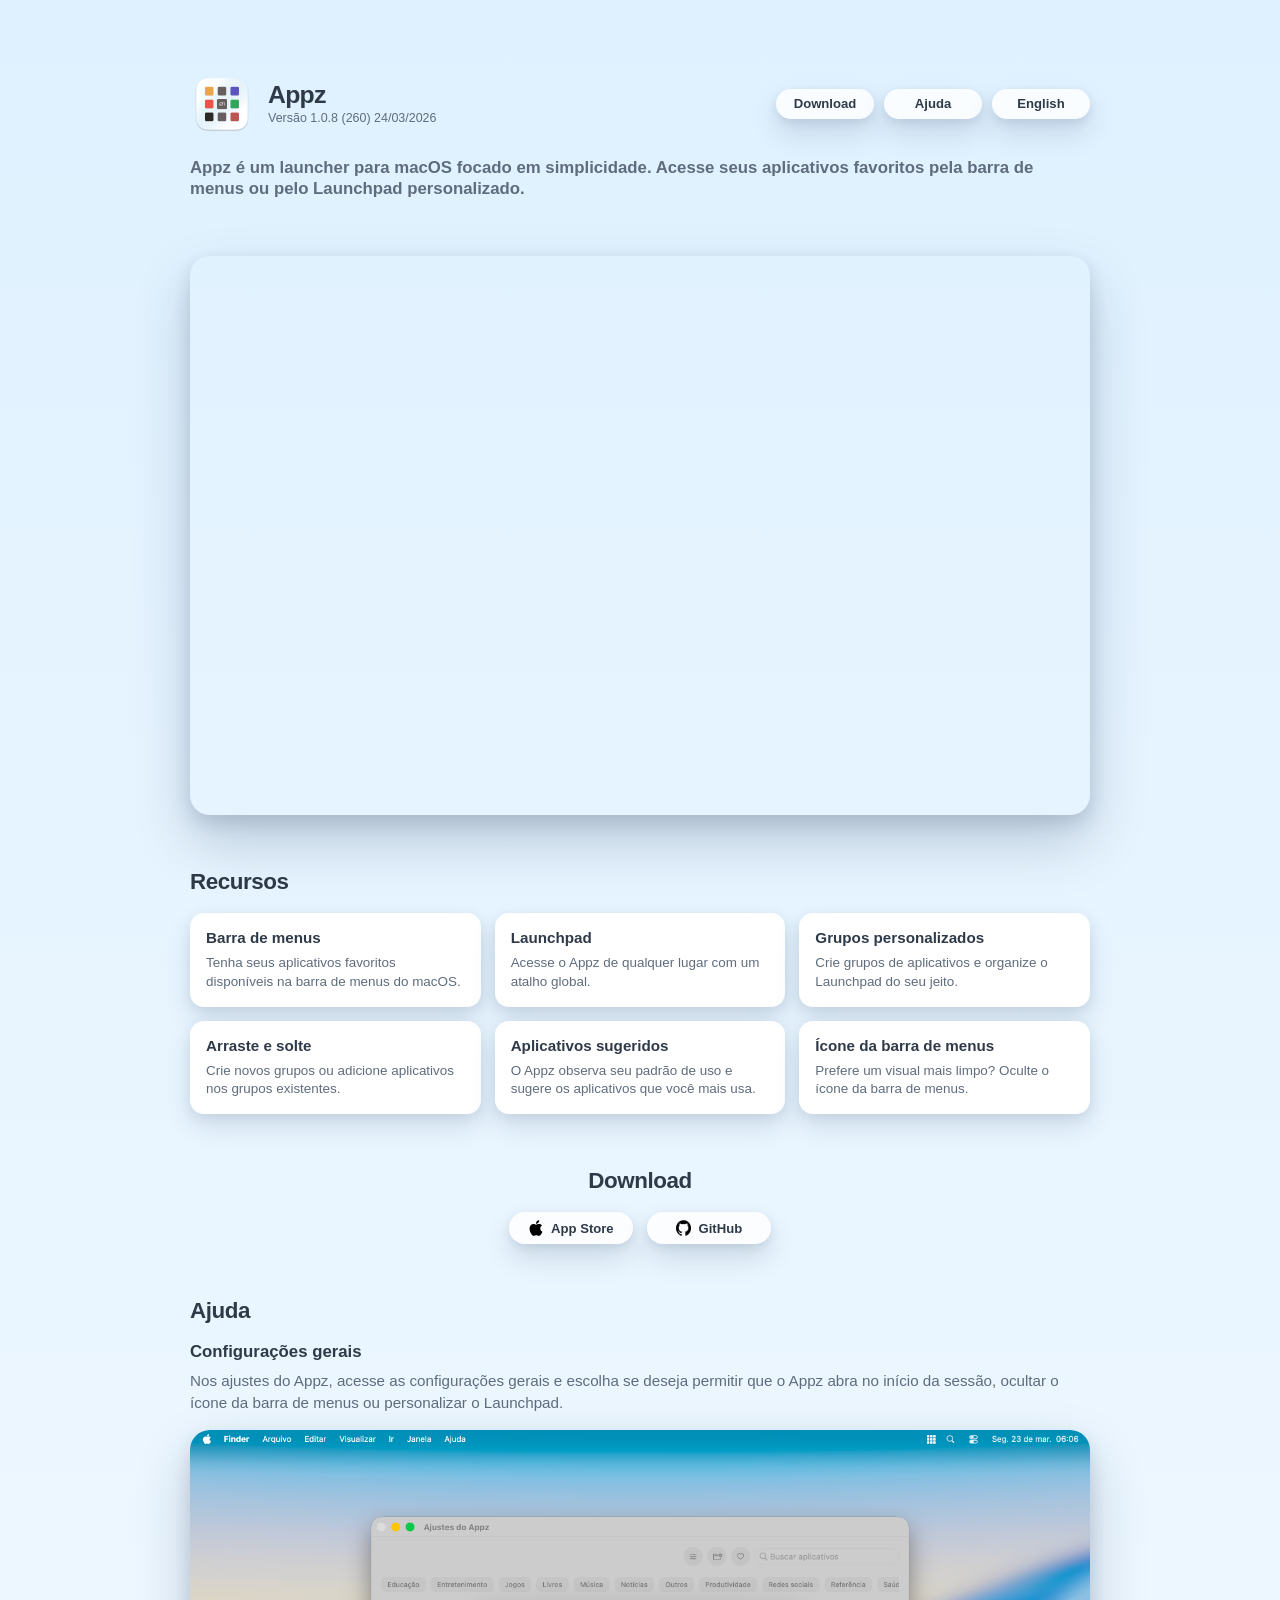
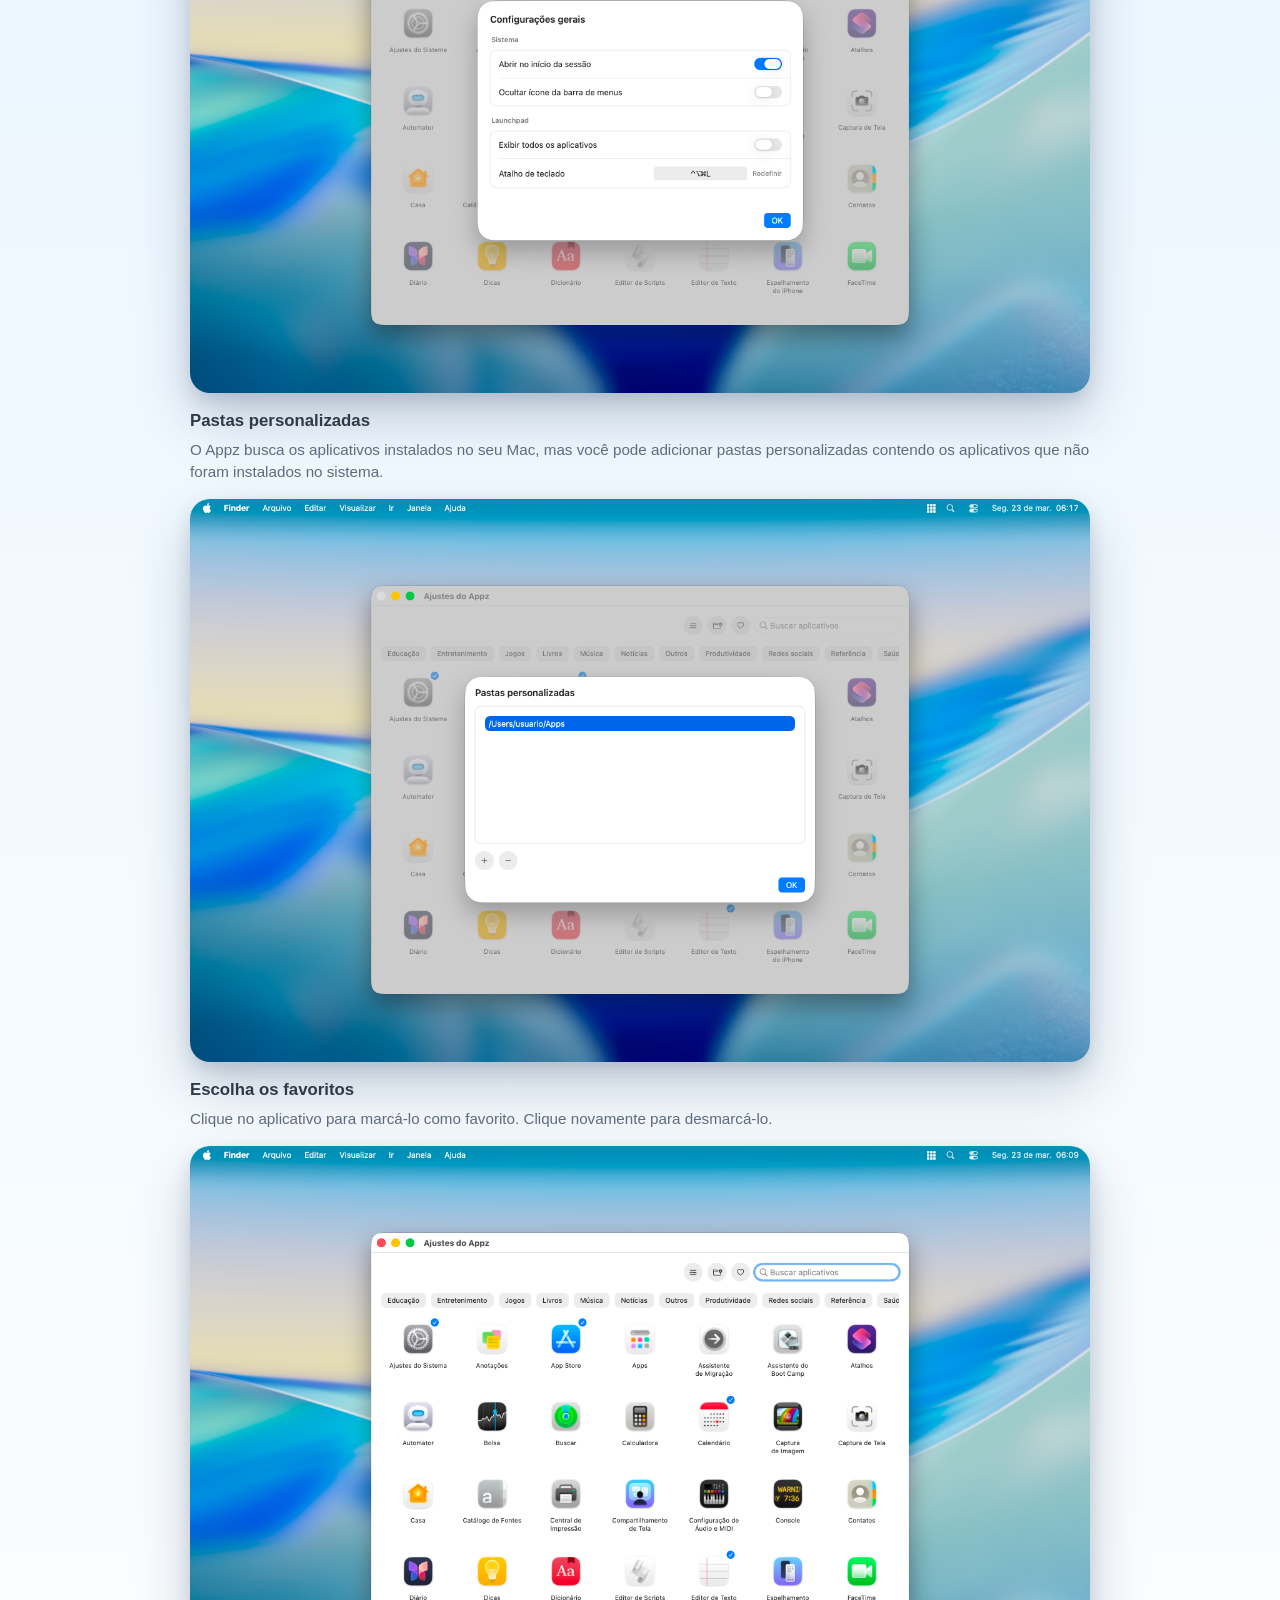
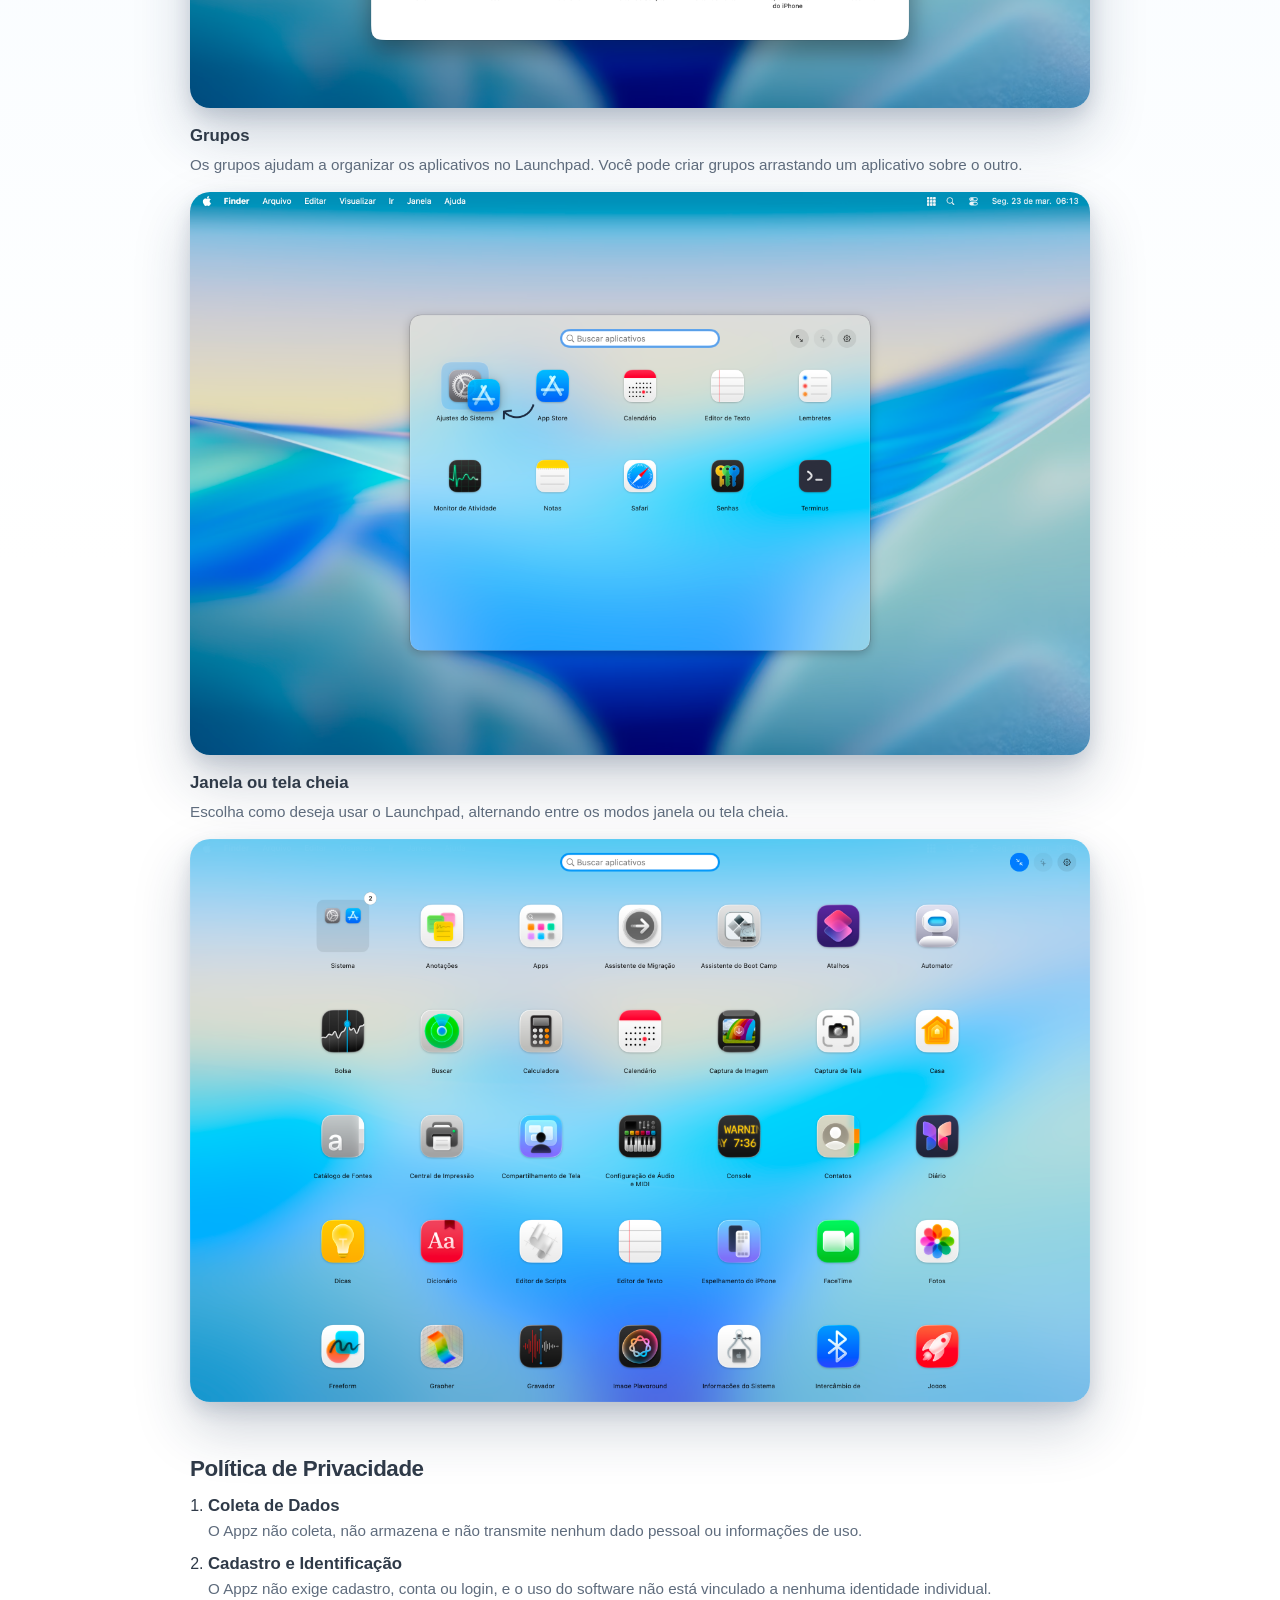
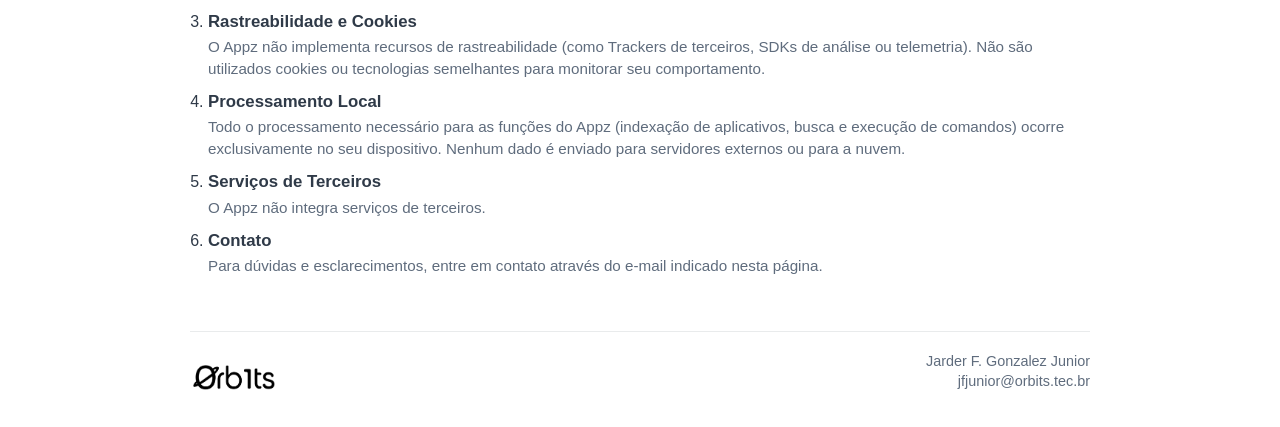
==== index.html @ 33732dc8 "WIP" ====
<!doctype html>
<html lang="pt-BR">
  <head>
    <meta charset="UTF-8" />
    <meta name="viewport" content="width=device-width, initial-scale=1.0" />
    <title>Appz</title>
    <link rel="icon" href="assets/favicon.ico" sizes="any" />
    <link rel="icon" type="image/png" href="assets/favicon-32.png" sizes="32x32" />
    <link rel="icon" type="image/png" href="assets/favicon-16.png" sizes="16x16" />
    <link rel="apple-touch-icon" href="assets/appz-icon-128.png" />
    <link rel="stylesheet" href="style.css" />
  </head>
  <body>
    <main class="hero">
      <div class="hero-content">
        <section class="brand" aria-label="Apresentação do Appz">
          <div class="brand-main">
            <img
              src="assets/appz-icon-128.png"
              alt="Ícone do Appz"
              class="brand-icon"
              width="64"
              height="64"
            />
            <div class="brand-copy">
              <h1>Appz</h1>
              <a class="brand-version" href="#download">Versão 1.0.8 (260) 24/03/2026</a>
            </div>
          </div>
          <div class="brand-actions">
            <a class="brand-pill" href="#download">Download</a>
            <a class="brand-pill" href="#ajuda">Ajuda</a>
            <a class="brand-pill" href="index-en.html">English</a>
          </div>
        </section>

        <p class="hero-highlight">
          Appz é um launcher para macOS focado em simplicidade. Acesse seus aplicativos
          favoritos pela barra de menus ou pelo Launchpad personalizado.
        </p>
        <section class="carousel" aria-label="Capturas de tela do Appz">
          <div class="carousel-viewport">
            <div class="carousel-track">
              <figure class="slide" style="--slide-delay: 0">
                <img src="assets/carrossel/001.png" alt="Captura de tela 001" />
              </figure>
              <figure class="slide" style="--slide-delay: 1">
                <img src="assets/carrossel/002.png" alt="Captura de tela 002" />
              </figure>
              <figure class="slide" style="--slide-delay: 2">
                <img src="assets/carrossel/003.png" alt="Captura de tela 003" />
              </figure>
              <figure class="slide" style="--slide-delay: 3">
                <img src="assets/carrossel/004.png" alt="Captura de tela 004" />
              </figure>
              <figure class="slide" style="--slide-delay: 4">
                <img src="assets/carrossel/005.png" alt="Captura de tela 005" />
              </figure>
              <figure class="slide" style="--slide-delay: 5">
                <img src="assets/carrossel/006.png" alt="Captura de tela 006" />
              </figure>
              <figure class="slide" style="--slide-delay: 6">
                <img src="assets/carrossel/007.png" alt="Captura de tela 007" />
              </figure>
              <figure class="slide" style="--slide-delay: 7">
                <img src="assets/carrossel/008.png" alt="Captura de tela 008" />
              </figure>
              <figure class="slide" style="--slide-delay: 8">
                <img src="assets/carrossel/009.png" alt="Captura de tela 009" />
              </figure>
              <figure class="slide" style="--slide-delay: 9">
                <img src="assets/carrossel/010.png" alt="Captura de tela 010" />
              </figure>
              <figure class="slide" style="--slide-delay: 10">
                <img src="assets/carrossel/011.png" alt="Captura de tela 011" />
              </figure>
              <figure class="slide" style="--slide-delay: 11">
                <img src="assets/carrossel/012.png" alt="Captura de tela 012" />
              </figure>
              <figure class="slide" style="--slide-delay: 12">
                <img src="assets/carrossel/013.png" alt="Captura de tela 013" />
              </figure>
              <figure class="slide" style="--slide-delay: 13">
                <img src="assets/carrossel/014.png" alt="Captura de tela 014" />
              </figure>
            </div>
          </div>
        </section>

        <section id="recursos" class="features" aria-label="Recursos do Appz">
          <h2>Recursos</h2>
          <div class="features-grid">
            <article class="feature-card">
              <h3>Barra de menus</h3>
              <p>Tenha seus aplicativos favoritos disponíveis na barra de menus do macOS.</p>
            </article>
            <article class="feature-card">
              <h3>Launchpad</h3>
              <p>Acesse o Appz de qualquer lugar com um atalho global.</p>
            </article>
            <article class="feature-card">
              <h3>Grupos personalizados</h3>
              <p>Crie grupos de aplicativos e organize o Launchpad do seu jeito.</p>
            </article>
            <article class="feature-card">
              <h3>Arraste e solte</h3>
              <p>Crie novos grupos ou adicione aplicativos nos grupos existentes.</p>
            </article>
            <article class="feature-card">
              <h3>Aplicativos sugeridos</h3>
              <p>O Appz observa seu padrão de uso e sugere os aplicativos que você mais usa.</p>
            </article>
            <article class="feature-card">
              <h3>Ícone da barra de menus</h3>
              <p>Prefere um visual mais limpo? Oculte o ícone da barra de menus.</p>
            </article>
          </div>
        </section>

        <section id="download" class="download" aria-label="Download do Appz">
          <h2>Download</h2>
          <div class="download-links">
            <a
              class="download-link"
              href="https://apps.apple.com/br/app/appz/id6760345561?mt=12"
              aria-label="Download na App Store"
            >
              <img
                class="download-link-icon"
                src="assets/app-store-logo.png"
                alt=""
                aria-hidden="true"
              />
              <span>App Store</span>
            </a>
            <a
              class="download-link"
              href="https://github.com/orbits-tec/Appz/releases/latest/download/Appz.pkg"
              aria-label="Download no GitHub"
            >
              <img
                class="download-link-icon"
                src="assets/git-hub-logo.png"
                alt=""
                aria-hidden="true"
              />
              <span>GitHub</span>
            </a>
          </div>
        </section>

        <section id="ajuda" class="help" aria-label="Ajuda do Appz">
          <h2>Ajuda</h2>
          <article class="help-item">
            <h3>Configurações gerais</h3>
            <p>
              Nos ajustes do Appz, acesse as configurações gerais e escolha se deseja permitir que o
              Appz abra no início da sessão, ocultar o ícone da barra de menus ou personalizar o Launchpad.
            </p>
            <figure class="help-image-wrap">
              <img
                src="assets/help/004.png"
                alt="Ajustes gerais do Appz"
              />
            </figure>
          </article>
          <article class="help-item">
            <h3>Pastas personalizadas</h3>
            <p>
              O Appz busca os aplicativos instalados no seu Mac, mas você pode adicionar pastas
              personalizadas contendo os aplicativos que não foram instalados no sistema.
            </p>
            <figure class="help-image-wrap">
              <img
                src="assets/help/014.png"
                alt="Configuração de pastas personalizadas no Appz"
              />
            </figure>
          </article>
          <article class="help-item">
            <h3>Escolha os favoritos</h3>
            <p>
              Clique no aplicativo para marcá-lo como favorito. Clique novamente para desmarcá-lo.
            </p>
            <figure class="help-image-wrap">
              <img
                src="assets/help/005.png"
                alt="Configuração de aplicativos favoritos no Appz"
              />
            </figure>
          </article>
          <article class="help-item">
            <h3>Grupos</h3>
            <p>
              Os grupos ajudam a organizar os aplicativos no Launchpad. Você pode criar grupos
              arrastando um aplicativo sobre o outro.
            </p>
            <figure class="help-image-wrap">
              <img
                src="assets/help/009.png"
                alt="Criação de grupos no Launchpad pelo Appz"
              />
            </figure>
          </article>
          <article class="help-item">
            <h3>Janela ou tela cheia</h3>
            <p>
              Escolha como deseja usar o Launchpad, alternando entre os modos janela ou tela cheia.
            </p>
            <figure class="help-image-wrap">
              <img
                src="assets/help/013.png"
                alt="Modo janela ou tela cheia"
              />
            </figure>
          </article>
        </section>

        <section id="privacidade" class="privacy" aria-label="Política de privacidade do Appz">
          <h2>Política de Privacidade</h2>
          <ol>
            <li>
              <h3>Coleta de Dados</h3>
              <p>O Appz não coleta, não armazena e não transmite nenhum dado pessoal ou informações de uso.</p>
            </li>
            <li>
              <h3>Cadastro e Identificação</h3>
              <p>
                O Appz não exige cadastro, conta ou login, e o uso do software não está vinculado a
                nenhuma identidade individual.
              </p>
            </li>
            <li>
              <h3>Rastreabilidade e Cookies</h3>
              <p>
                O Appz não implementa recursos de rastreabilidade (como Trackers de terceiros, SDKs de
                análise ou telemetria). Não são utilizados cookies ou tecnologias semelhantes para
                monitorar seu comportamento.
              </p>
            </li>
            <li>
              <h3>Processamento Local</h3>
              <p>
                Todo o processamento necessário para as funções do Appz (indexação de aplicativos, busca
                e execução de comandos) ocorre exclusivamente no seu dispositivo. Nenhum dado é enviado
                para servidores externos ou para a nuvem.
              </p>
            </li>
            <li>
              <h3>Serviços de Terceiros</h3>
              <p>O Appz não integra serviços de terceiros.</p>
            </li>
            <li>
              <h3>Contato</h3>
              <p>Para dúvidas e esclarecimentos, entre em contato através do e-mail indicado nesta página.</p>
            </li>
          </ol>
        </section>

        <footer class="site-footer">
          <img
            src="assets/orbits-logo-light.png"
            alt="Logo da Orbits"
            class="site-footer-logo"
          />
          <div class="site-footer-copy">
            <p class="site-footer-name">Jarder F. Gonzalez Junior</p>
            <p class="site-footer-email">jfjunior@orbits.tec.br</p>
          </div>
        </footer>
      </div>
    </main>
  </body>
</html>
---- style.css ----
:root {
  --bg-start: #dff1ff;
  --bg-end: #ffffff;
  --title: #2f3a48;
  --subtitle: #5f6c7d;
}

* {
  box-sizing: border-box;
}

body {
  margin: 0;
  min-height: 100vh;
  font-family: -apple-system, BlinkMacSystemFont, "Segoe UI", sans-serif;
  background: linear-gradient(180deg, var(--bg-start) 0%, var(--bg-end) 72%);
  color: var(--title);
  scroll-behavior: smooth;
}

.hero {
  min-height: 100vh;
  display: flex;
  align-items: flex-start;
  justify-content: center;
  padding: 72px 24px 24px;
}

.hero-content {
  width: min(900px, calc(100vw - 220px));
}

.brand {
  display: flex;
  align-items: center;
  justify-content: space-between;
  gap: 24px;
  width: 100%;
  text-align: left;
}

.brand-main {
  display: flex;
  align-items: center;
  gap: 14px;
}

.brand-actions {
  display: inline-flex;
  align-items: center;
  gap: 10px;
}

.brand-icon {
  width: 64px;
  height: 64px;
  flex: 0 0 64px;
  border-radius: 16px;
}

.brand-copy h1 {
  margin: 0;
  font-size: clamp(1.05rem, 2.2vw, 1.55rem);
  line-height: 1.02;
  letter-spacing: -0.03em;
}

.brand-version {
  margin-top: 4px;
  display: inline-flex;
  color: var(--subtitle);
  text-decoration: none;
  font-size: 0.78rem;
  font-weight: 500;
  line-height: 1.1;
}

.brand-version:hover {
  text-decoration: none;
}

.hero-highlight {
  margin: 22px 0 0;
  text-align: left;
  color: var(--subtitle);
  font-size: 1.05rem;
  font-weight: 600;
  line-height: 1.25;
}

.brand-pill {
  display: inline-flex;
  align-items: center;
  justify-content: center;
  min-width: 98px;
  padding: 8px 16px;
  border-radius: 999px;
  background: rgba(255, 255, 255, 0.84);
  color: #2f3a48;
  text-decoration: none;
  font-size: 0.82rem;
  font-weight: 600;
  line-height: 1;
  box-shadow: 0 14px 28px rgba(27, 52, 84, 0.14), 0 4px 10px rgba(27, 52, 84, 0.1);
}

.carousel {
  margin-top: 56px;
  margin-left: auto;
  margin-right: auto;
  width: 100%;
}

.carousel-viewport {
  position: relative;
  width: 100%;
  overflow: hidden;
  border-radius: 20px;
  box-shadow: 0 26px 55px rgba(27, 52, 84, 0.22), 0 8px 18px rgba(27, 52, 84, 0.14);
  aspect-ratio: 1.61;
}

.carousel-track {
  position: relative;
  width: 100%;
  height: 100%;
}

.slide {
  position: absolute;
  inset: 0;
  margin: 0;
  width: 100%;
  height: 100%;
  opacity: 0;
  animation: carousel-fade 84s linear infinite;
  animation-delay: calc((var(--slide-delay) * 6s) - 1.5s);
}

.slide img {
  display: block;
  width: 100%;
  height: 100%;
  object-fit: cover;
}

.features {
  margin-top: 54px;
}

.features h2 {
  margin: 0;
  font-size: 1.4rem;
  letter-spacing: -0.02em;
}

.features-grid {
  margin-top: 18px;
  display: grid;
  grid-template-columns: repeat(3, minmax(0, 1fr));
  gap: 14px;
}

.download {
  margin-top: 54px;
}

.download h2 {
  margin: 0;
  text-align: center;
  font-size: 1.4rem;
  letter-spacing: -0.02em;
}

.download-links {
  margin-top: 18px;
  display: flex;
  justify-content: center;
  align-items: center;
  gap: 14px;
  flex-wrap: wrap;
}

.download-link {
  display: inline-flex;
  align-items: center;
  justify-content: center;
  min-width: 124px;
  padding: 8px 16px;
  border-radius: 999px;
  background: rgba(255, 255, 255, 0.84);
  color: #2f3a48;
  text-decoration: none;
  font-size: 0.82rem;
  font-weight: 600;
  line-height: 1;
  box-shadow: 0 14px 28px rgba(27, 52, 84, 0.14), 0 4px 10px rgba(27, 52, 84, 0.1);
}

.download-link-icon {
  width: 0.98rem;
  height: 0.98rem;
  flex: 0 0 0.98rem;
  object-fit: contain;
  margin-right: 7px;
}

.feature-card {
  background: #ffffff;
  border-radius: 14px;
  padding: 16px;
  box-shadow: 0 12px 26px rgba(27, 52, 84, 0.12), 0 4px 12px rgba(27, 52, 84, 0.08);
}

.feature-card h3 {
  margin: 0;
  font-size: 0.95rem;
  line-height: 1.15;
}

.feature-card p {
  margin: 8px 0 0;
  color: var(--subtitle);
  font-size: 0.84rem;
  line-height: 1.35;
}

.help {
  margin-top: 54px;
}

.help h2 {
  margin: 0;
  font-size: 1.4rem;
  letter-spacing: -0.02em;
}

.help-item {
  margin-top: 18px;
}

.help-item h3 {
  margin: 0;
  font-size: 1.05rem;
  line-height: 1.2;
}

.help-item p {
  margin: 8px 0 16px;
  color: var(--subtitle);
  font-size: 0.95rem;
  line-height: 1.45;
  max-width: none;
}

.privacy {
  margin-top: 54px;
}

.privacy h2 {
  margin: 0;
  font-size: 1.4rem;
  letter-spacing: -0.02em;
}

.privacy p {
  margin: 10px 0 0;
  color: var(--subtitle);
  font-size: 0.95rem;
  line-height: 1.45;
  max-width: 100%;
}

.privacy ol {
  margin: 14px 0 0;
  padding-left: 18px;
}

.privacy ol li {
  margin: 12px 0 0;
}

.privacy h3 {
  margin: 0;
  font-size: 1.05rem;
  line-height: 1.2;
  color: var(--title);
}

.privacy li p {
  margin-top: 4px;
  margin-bottom: 0;
}

.help-image-wrap {
  margin: 0;
  width: 100%;
  display: flex;
  justify-content: center;
}

.help-image-wrap img {
  width: min(900px, 100%);
  height: auto;
  display: block;
  border-radius: 20px;
  box-shadow: 0 26px 55px rgba(27, 52, 84, 0.22), 0 8px 18px rgba(27, 52, 84, 0.14);
}

.site-footer {
  margin-top: 54px;
  padding-top: 20px;
  border-top: 1px solid rgba(47, 58, 72, 0.1);
  display: flex;
  justify-content: space-between;
  align-items: center;
  gap: 12px;
}

.site-footer-logo {
  width: 88px;
  height: auto;
}

.site-footer-copy {
  margin: 0;
  color: var(--subtitle);
  text-align: right;
  display: flex;
  flex-direction: column;
  align-items: flex-end;
}

.site-footer-name {
  margin: 0;
  font-size: 0.9rem;
  color: var(--subtitle);
  line-height: 1.25;
}

.site-footer-email {
  margin-top: 3px;
  text-decoration: none;
  color: inherit;
  font-size: 0.9rem;
  display: inline-flex;
  align-items: center;
  gap: 6px;
}

@keyframes carousel-fade {
  0%,
  4% {
    opacity: 0;
  }

  8%,
  20% {
    opacity: 1;
  }

  28%,
  100% {
    opacity: 0;
  }
}

@media (max-width: 560px) {
  .hero {
    padding: 44px 20px 20px;
  }

  .hero-content {
    width: min(900px, calc(100vw - 40px));
  }

  .brand {
    width: 100%;
    gap: 14px;
    align-items: center;
  }

  .carousel {
    margin-top: 36px;
  }

  .carousel-viewport {
    border-radius: 14px;
  }

  .features-grid {
    grid-template-columns: 1fr;
  }

  .help-image-wrap img {
    border-radius: 14px;
  }

  .site-footer {
    flex-direction: column;
    align-items: flex-end;
    gap: 8px;
  }
}
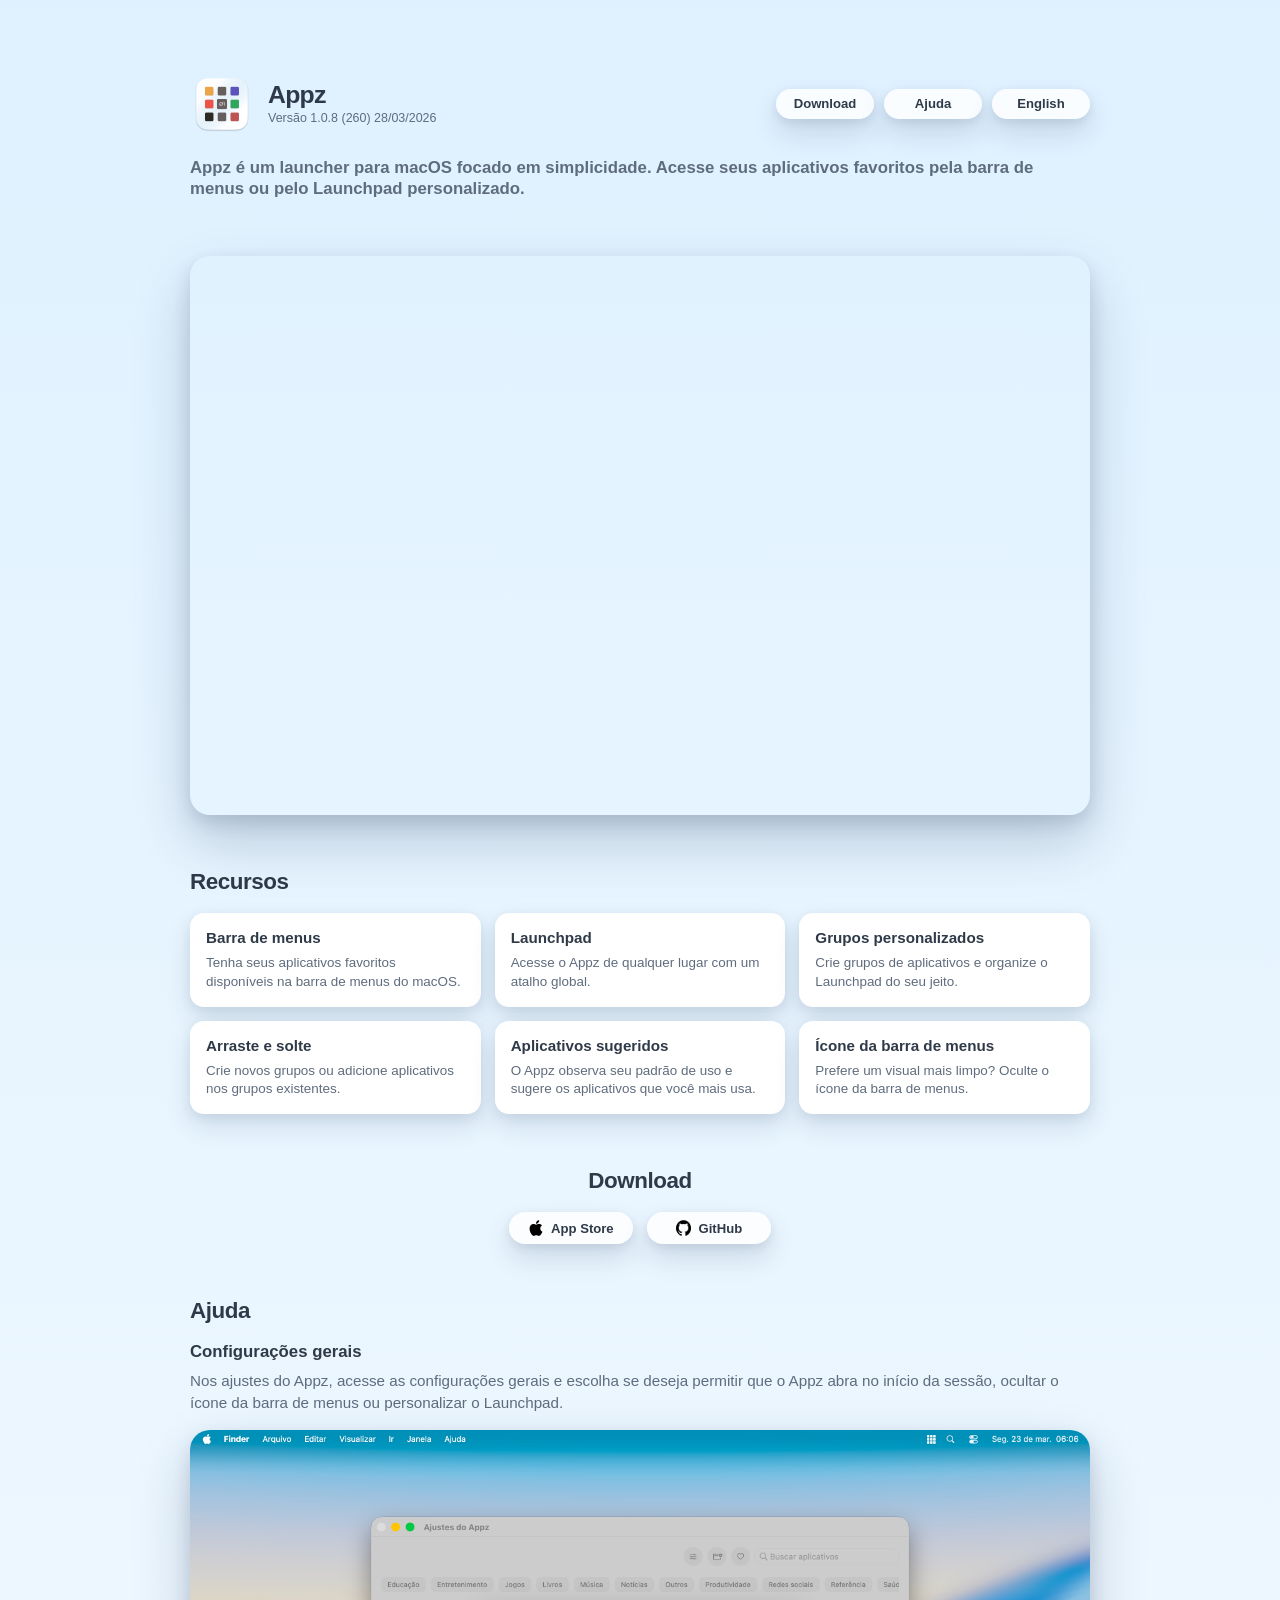
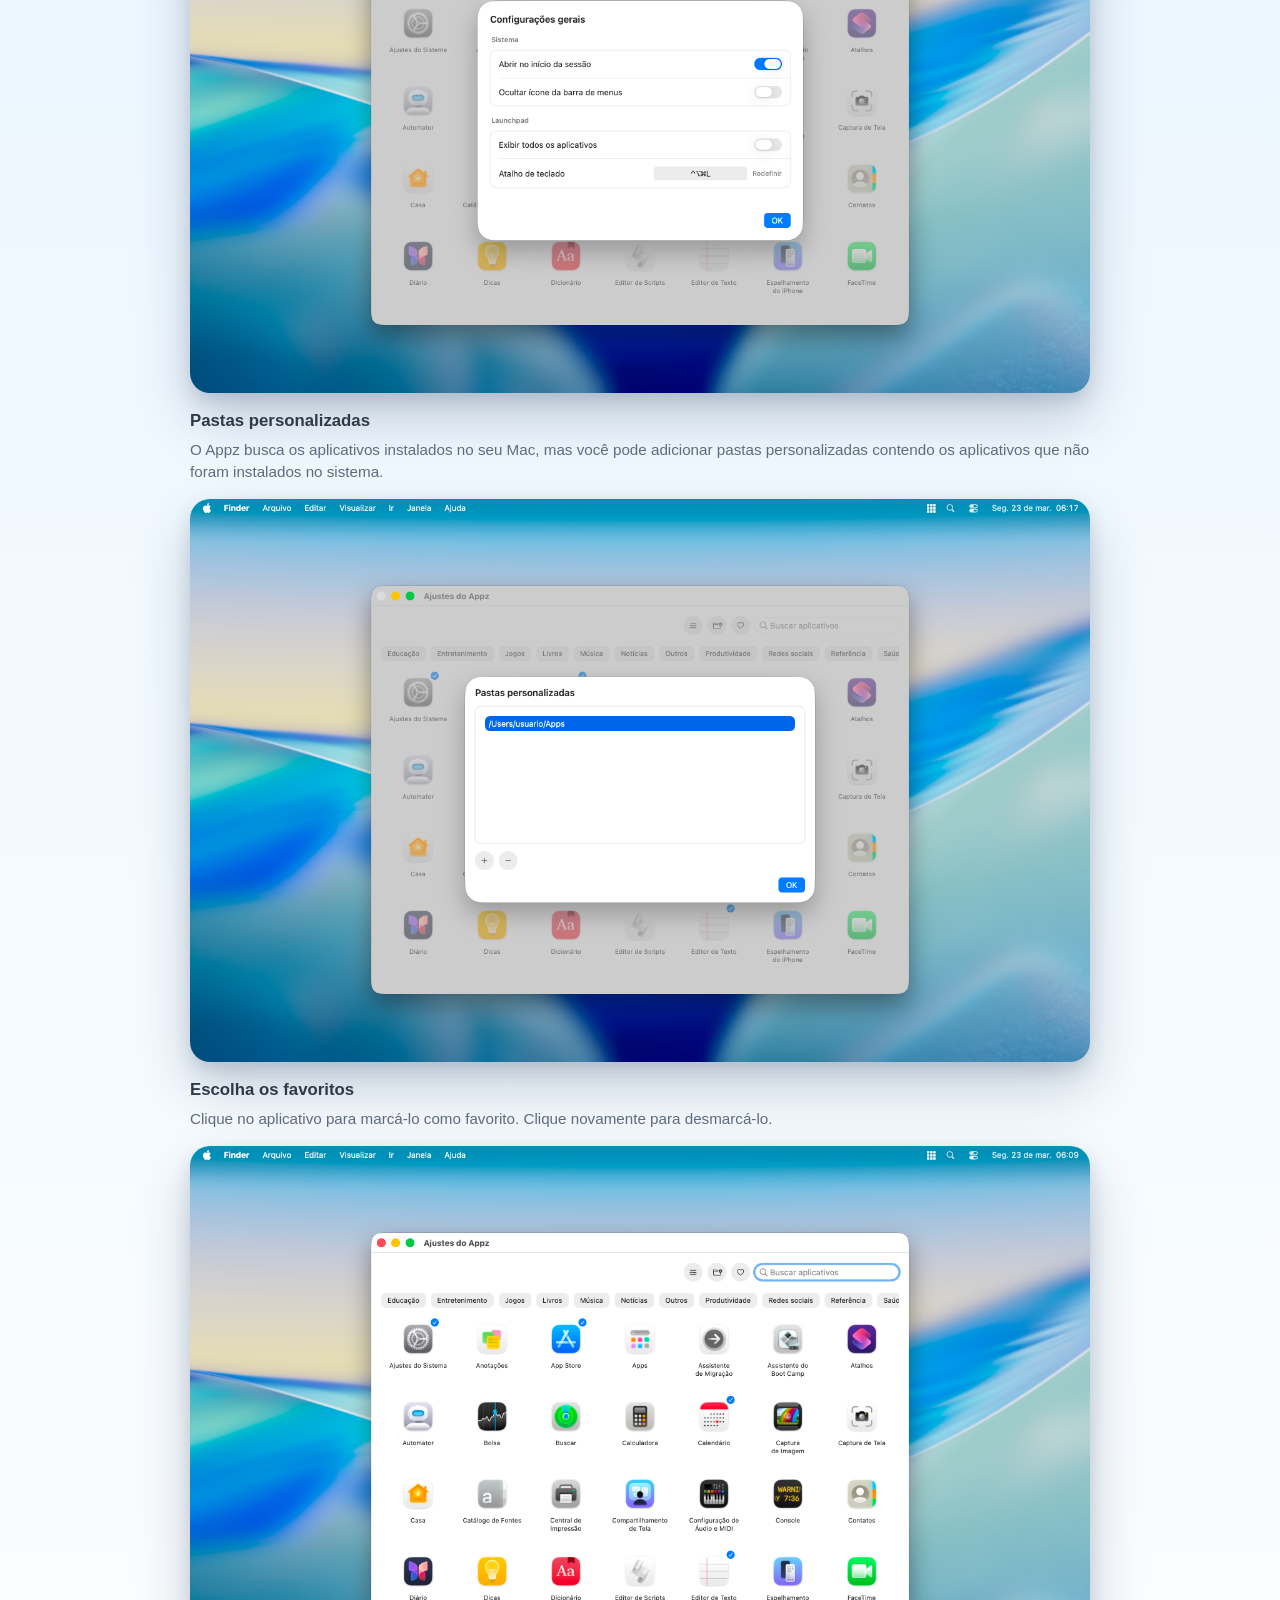
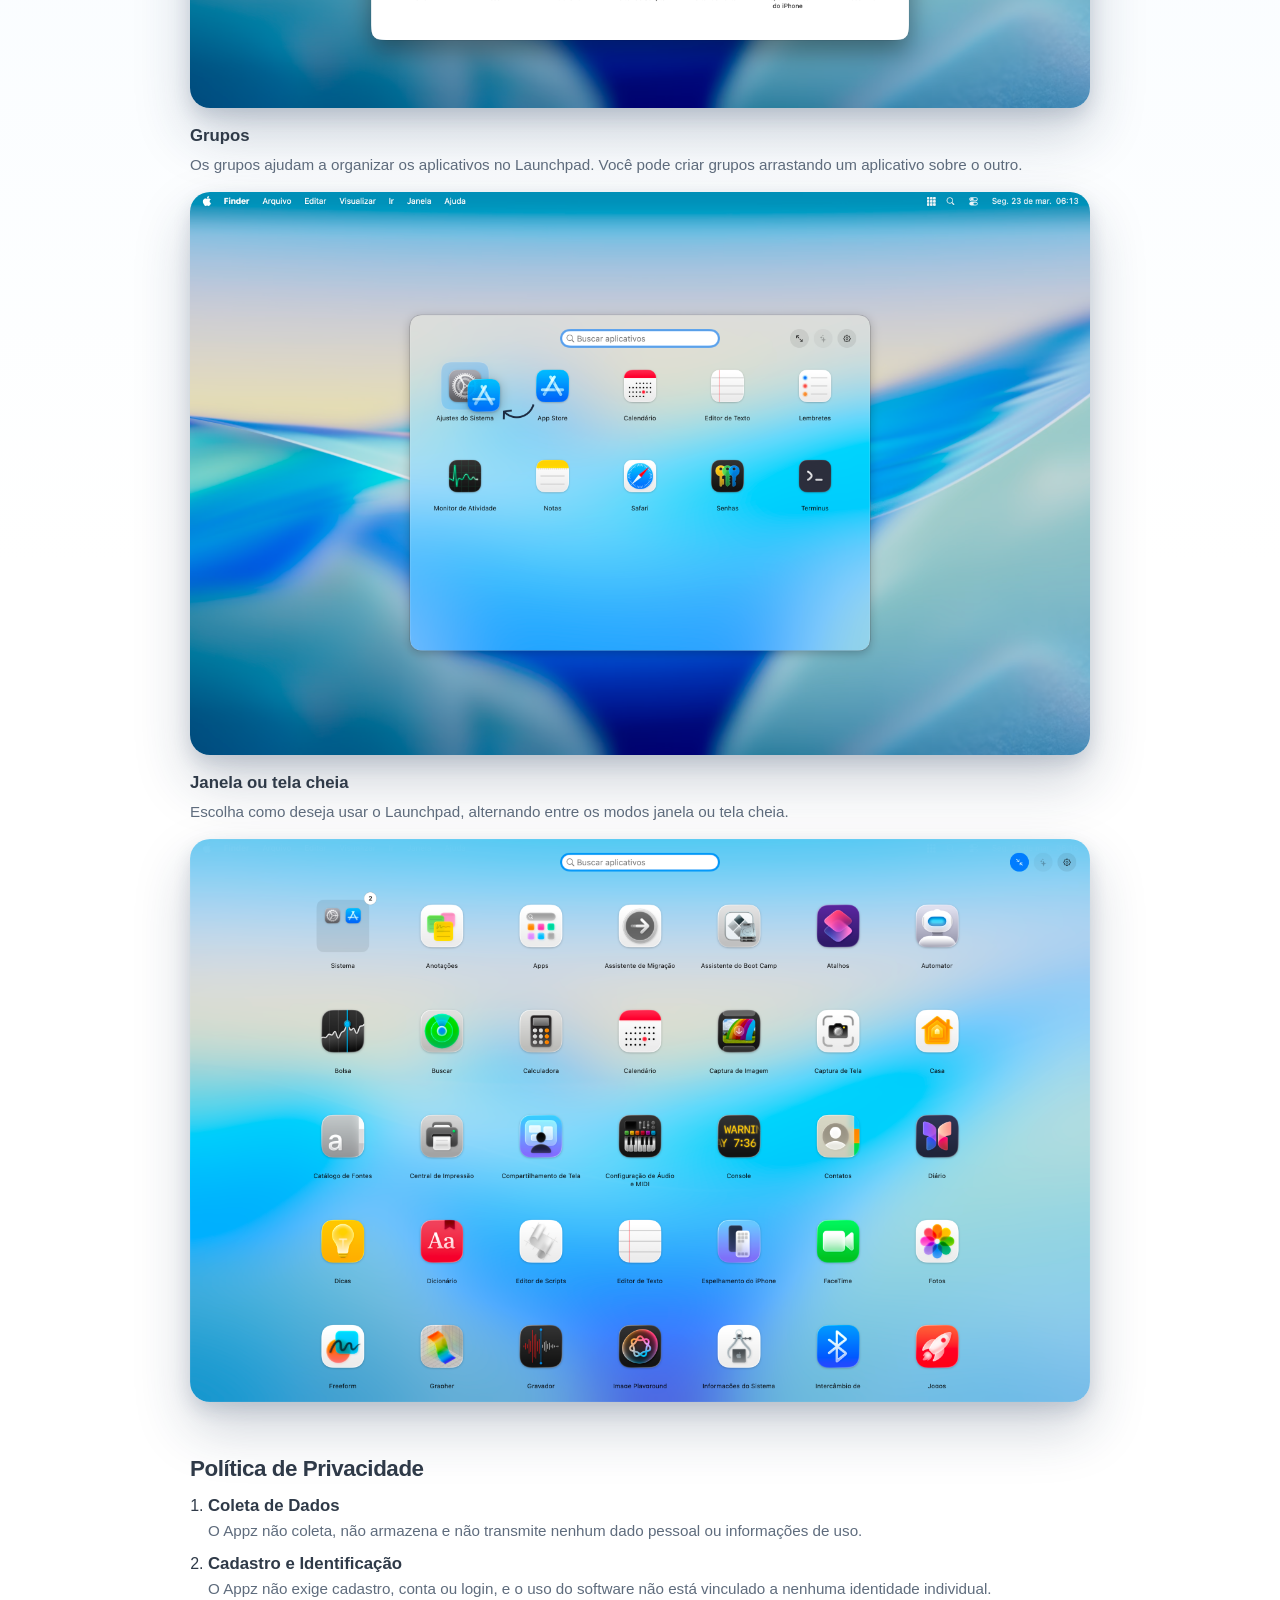
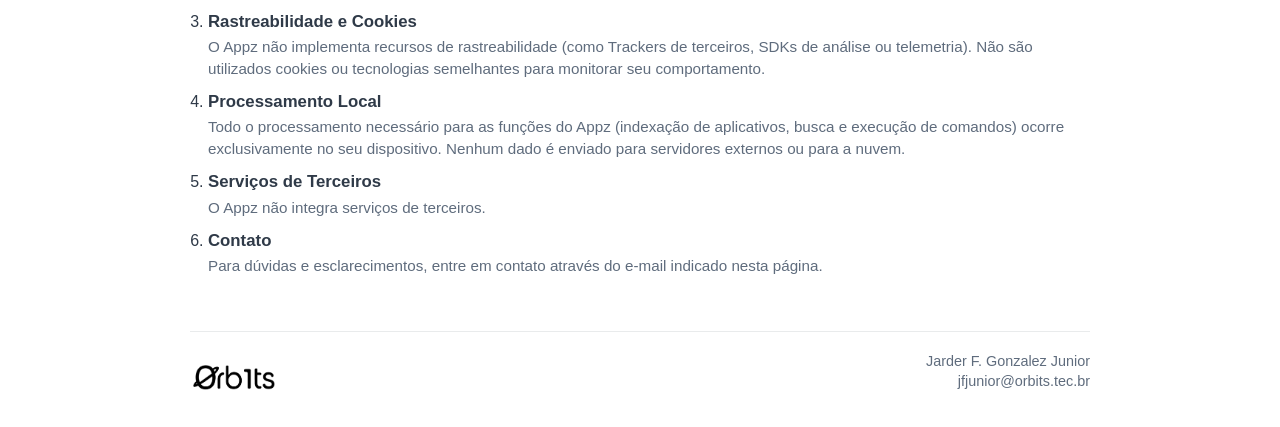
==== commit 51ee7c20: "WIP" ====
--- a/index.html
+++ b/index.html
@@ -24,7 +24,7 @@
             />
             <div class="brand-copy">
               <h1>Appz</h1>
-              <a class="brand-version" href="#download">Versão 1.0.8 (260) 24/03/2026</a>
+              <a class="brand-version" href="#download">Versão 1.0.8 (260) 28/03/2026</a>
             </div>
           </div>
           <div class="brand-actions">
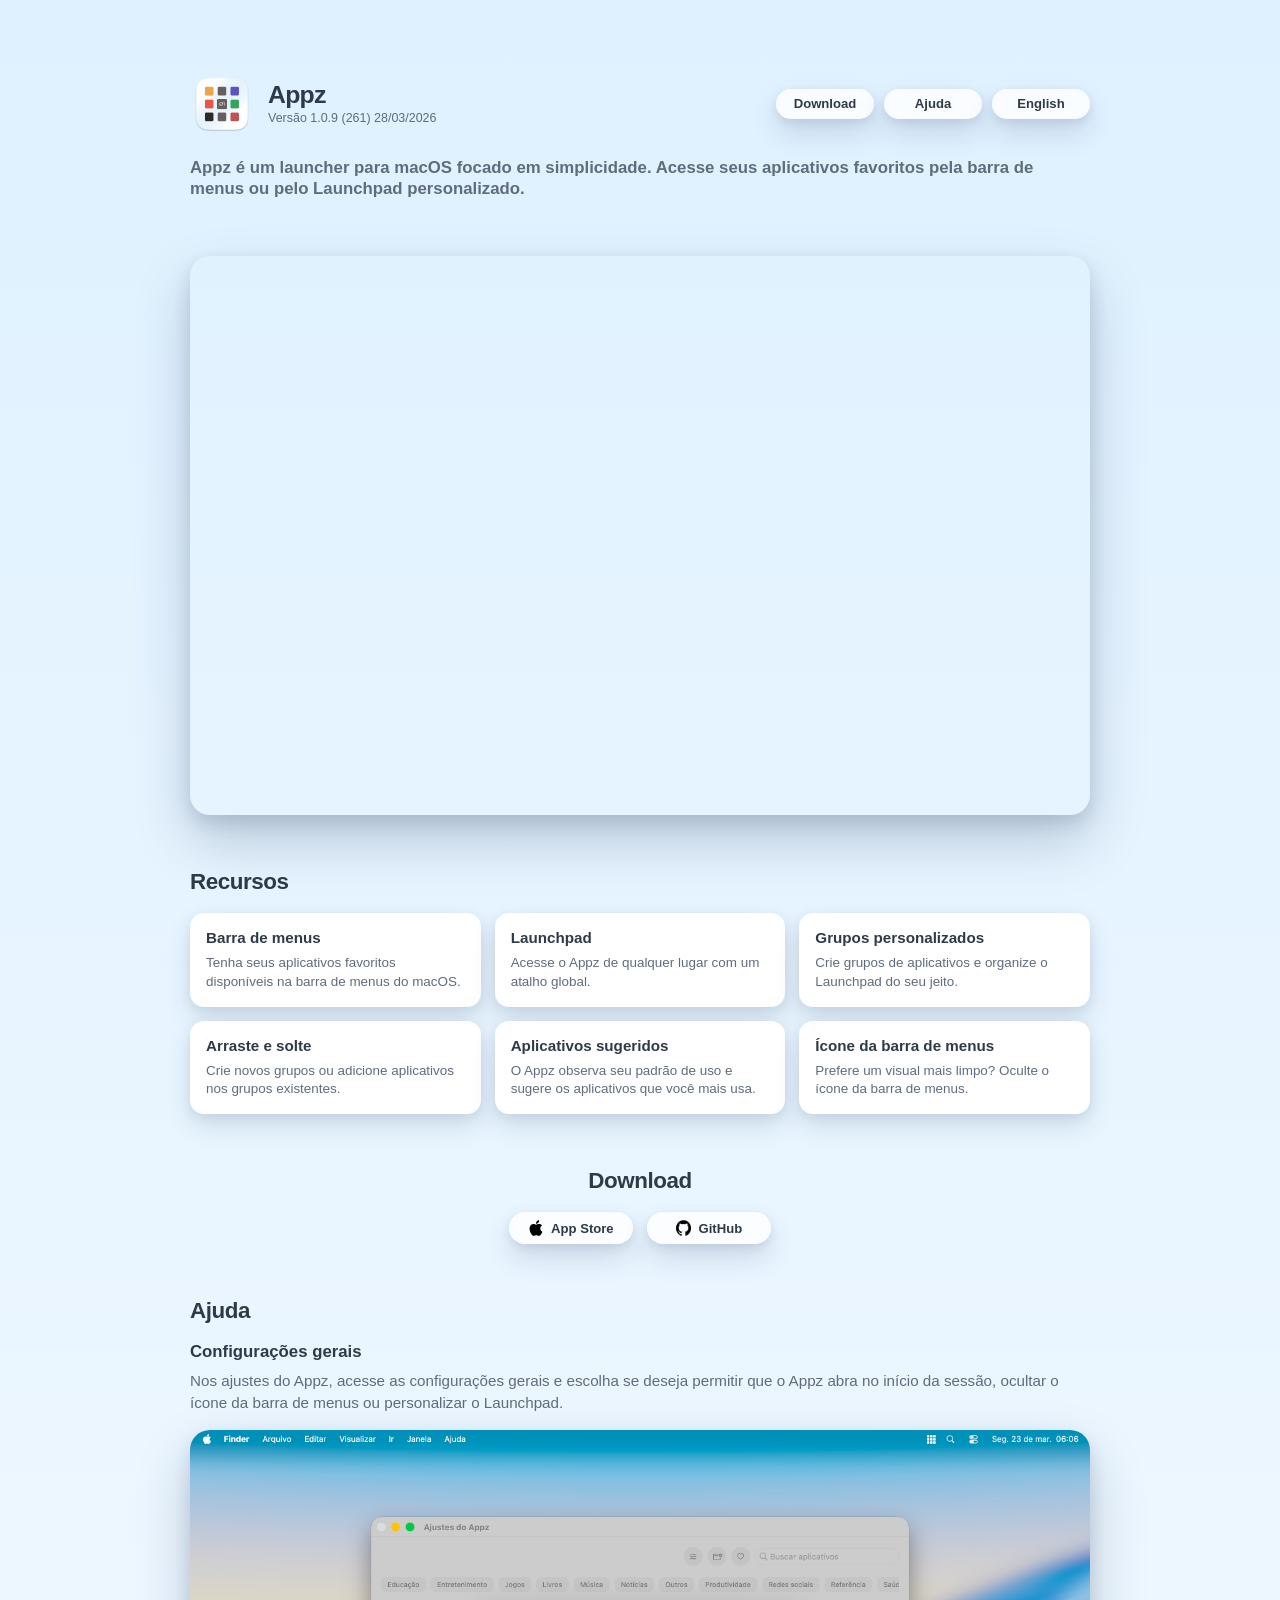
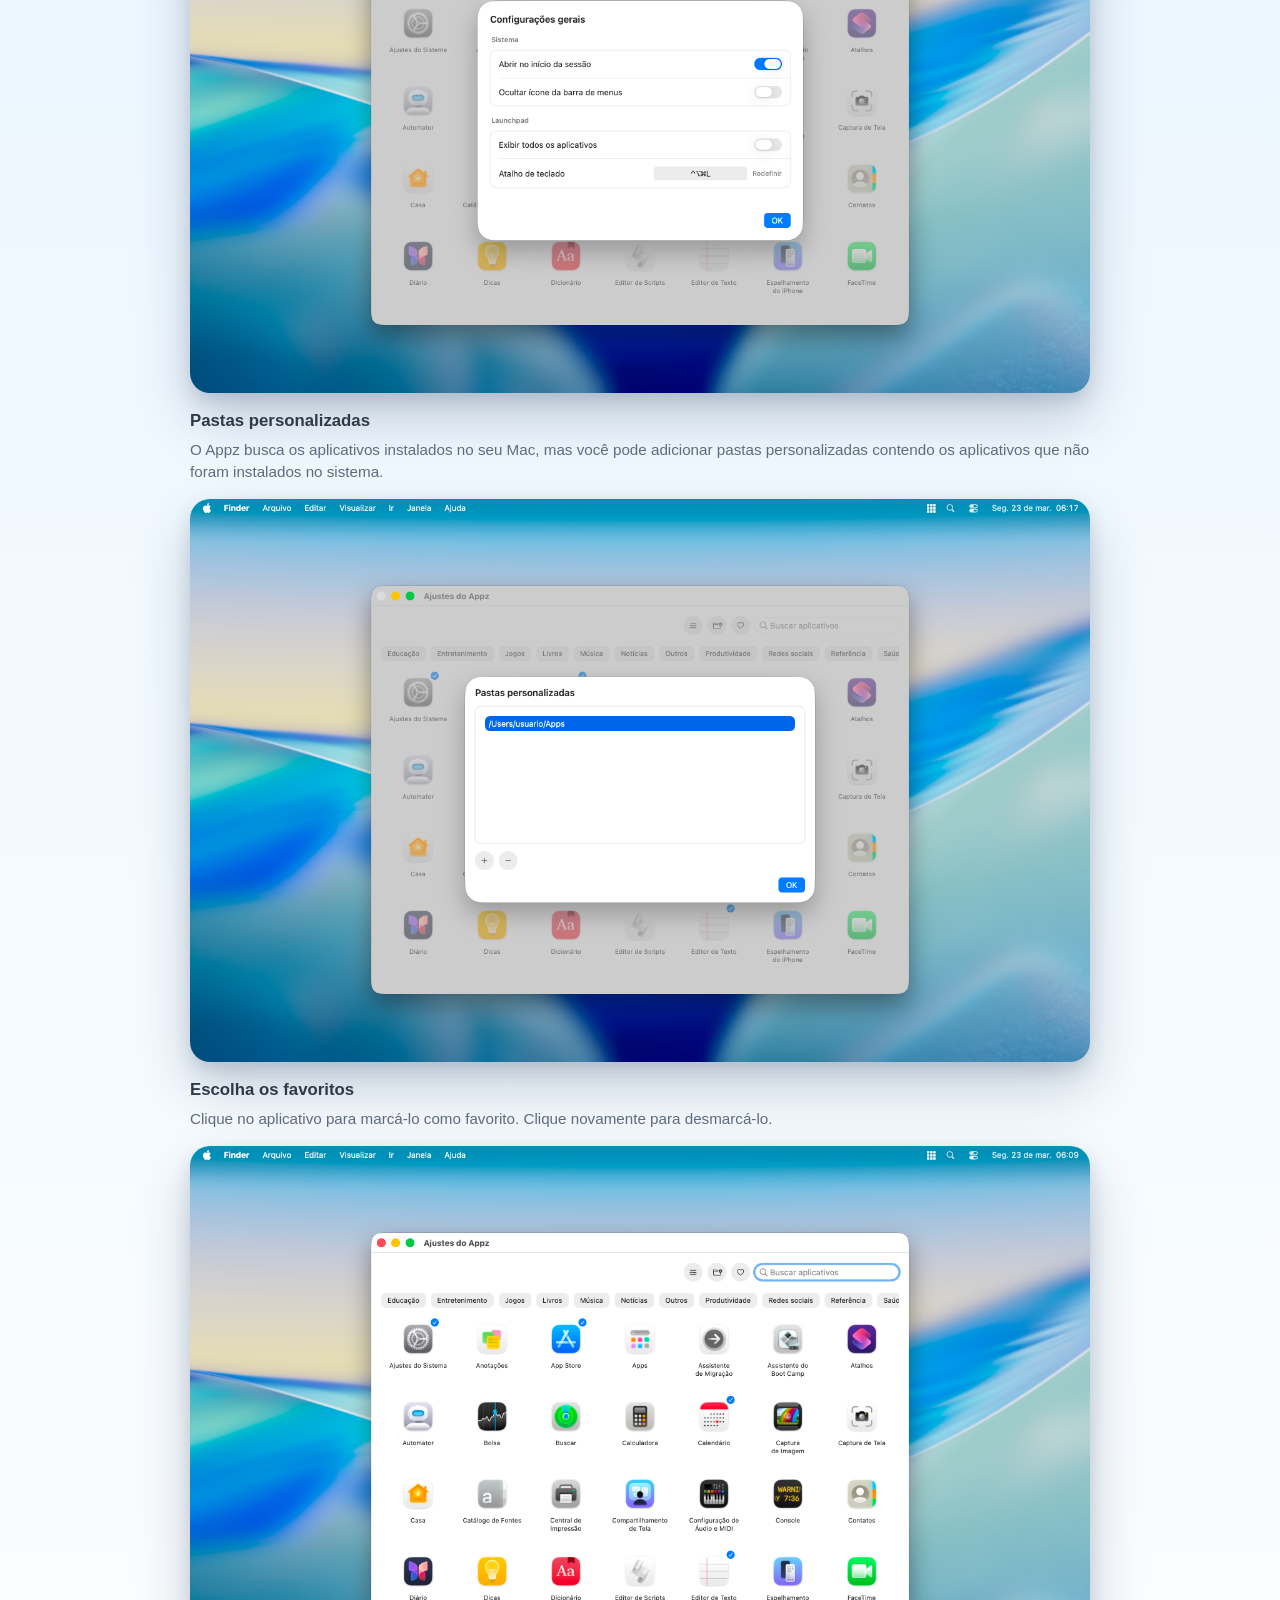
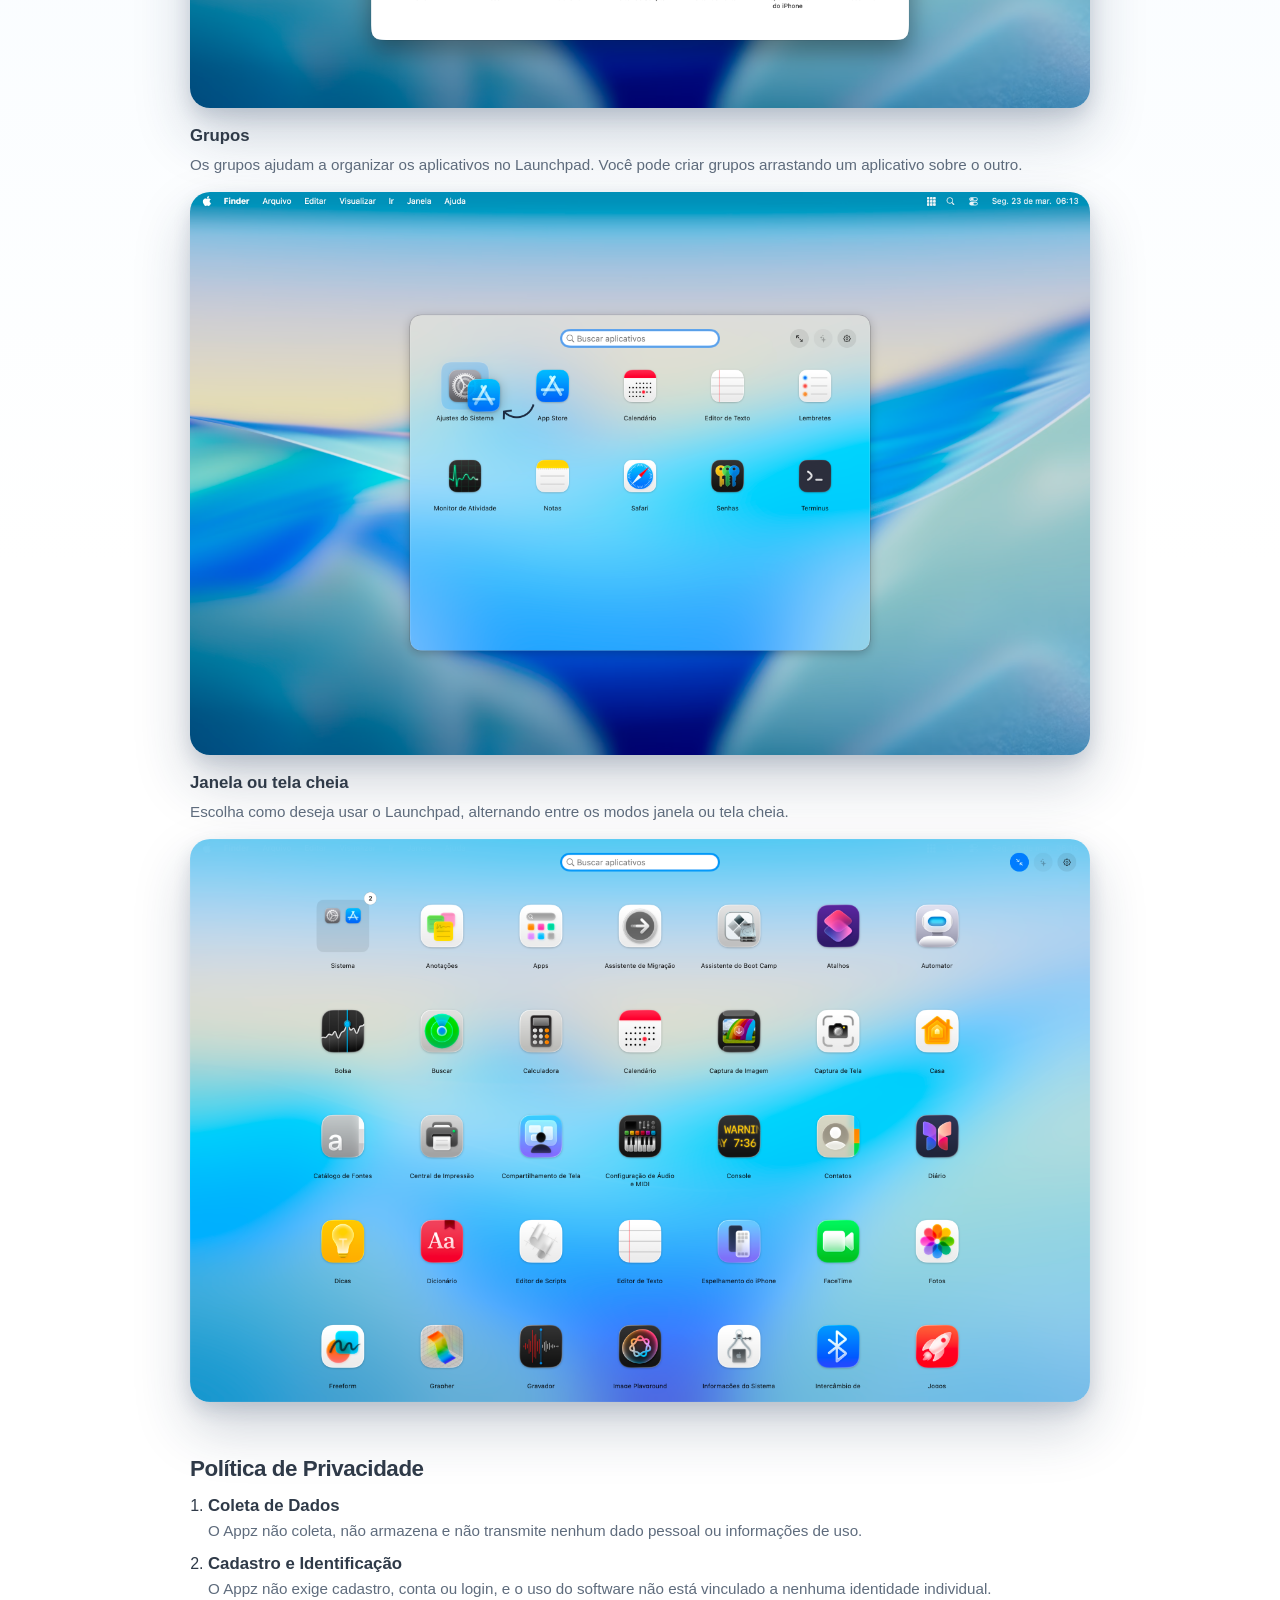
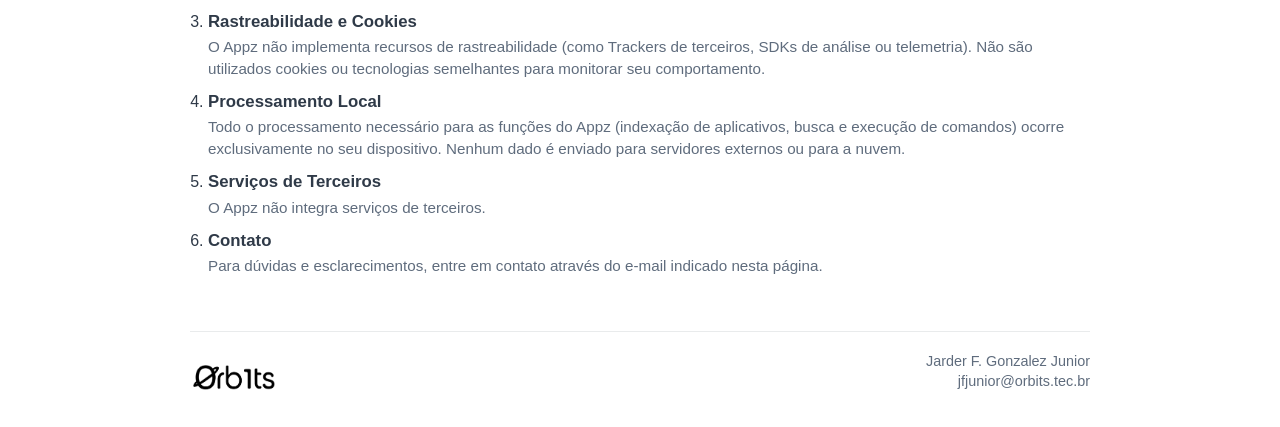
==== commit ed567a63: "WIP" ====
--- a/index.html
+++ b/index.html
@@ -24,7 +24,7 @@
             />
             <div class="brand-copy">
               <h1>Appz</h1>
-              <a class="brand-version" href="#download">Versão 1.0.8 (260) 28/03/2026</a>
+              <a class="brand-version" href="#download">Versão 1.0.9 (261) 28/03/2026</a>
             </div>
           </div>
           <div class="brand-actions">
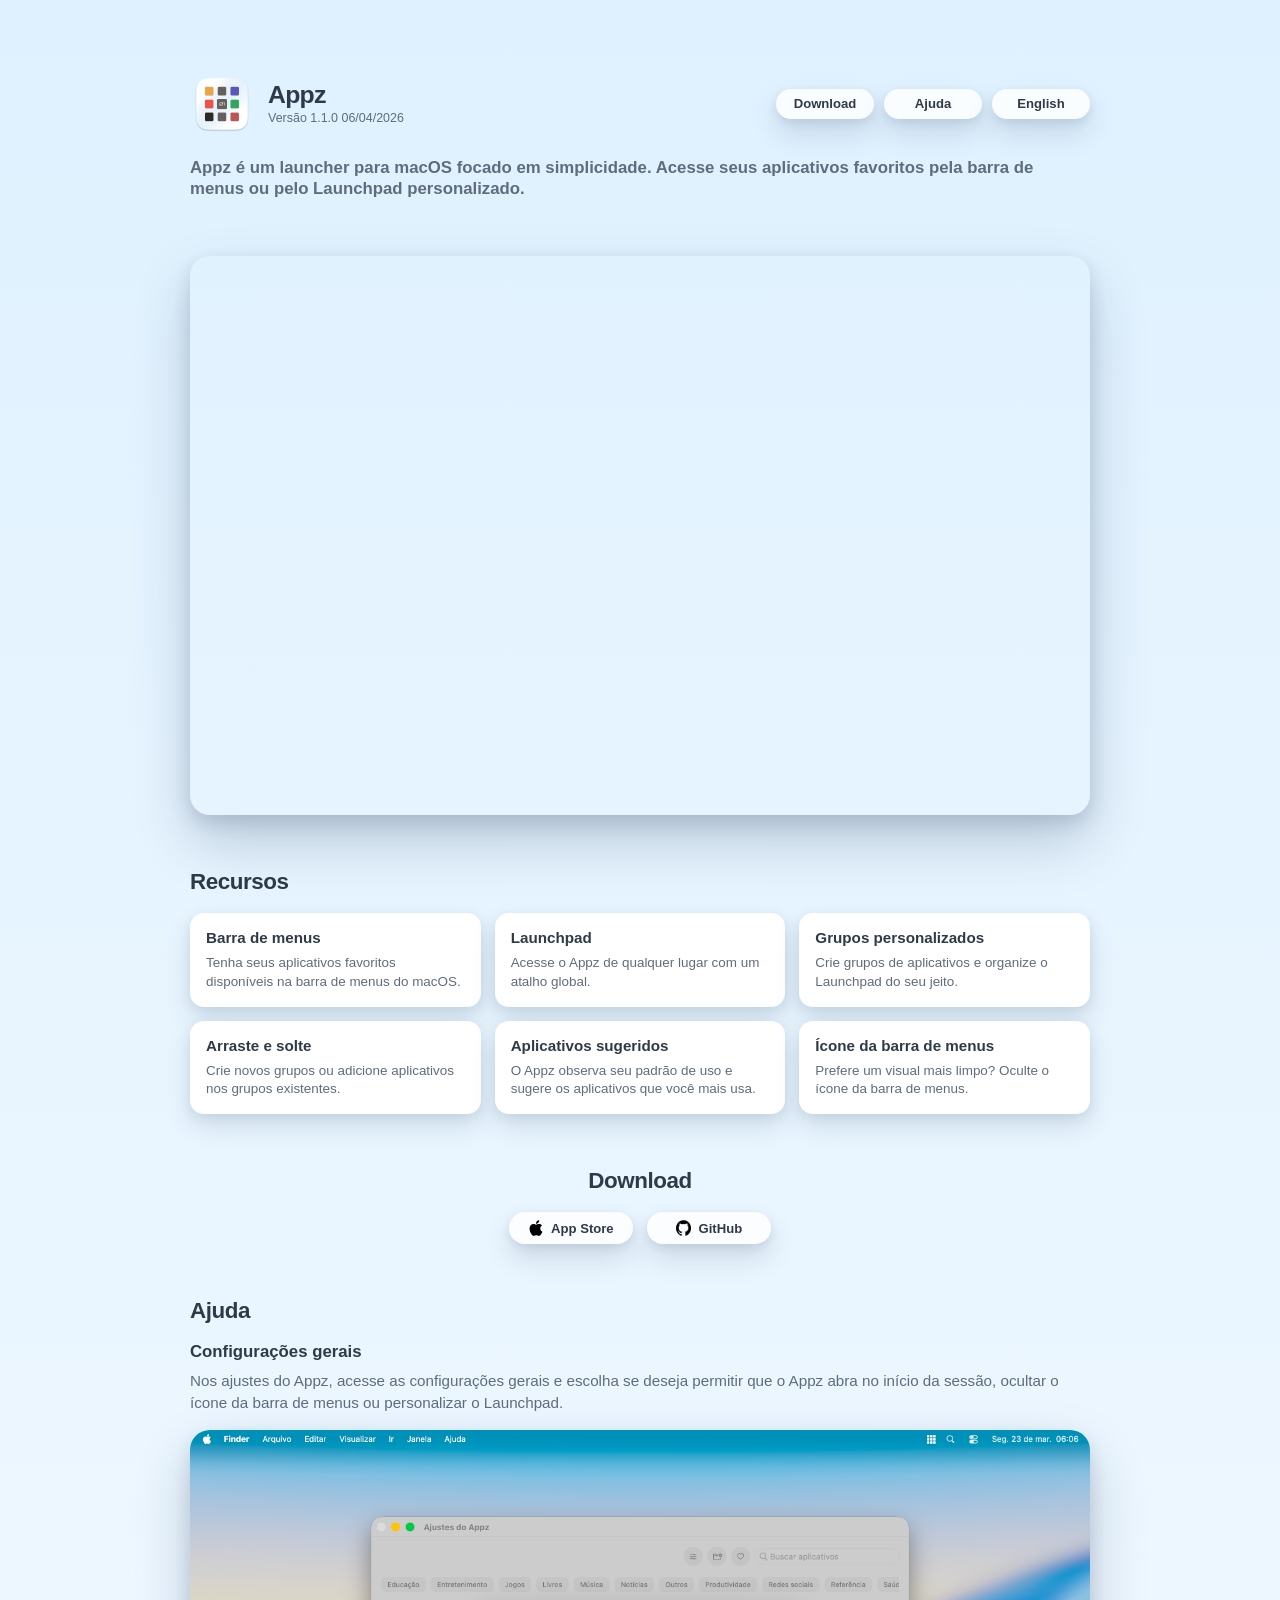
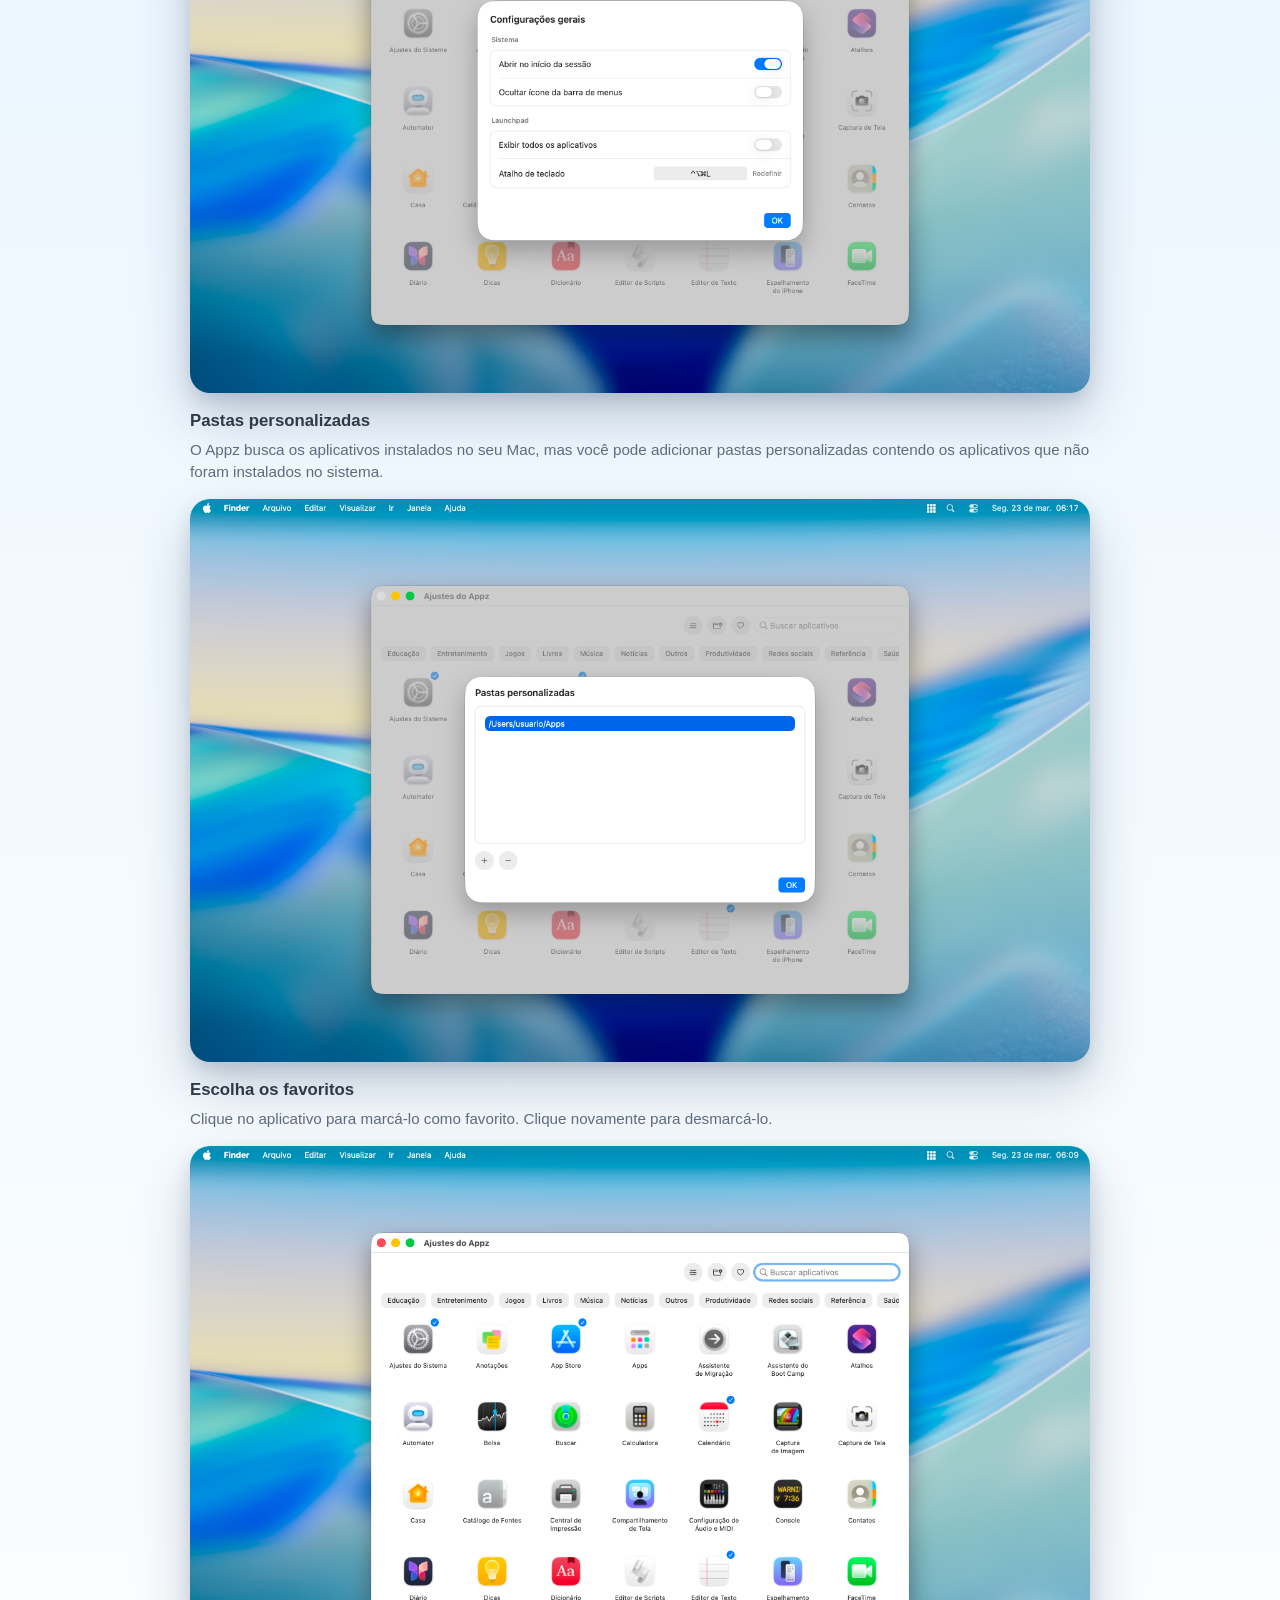
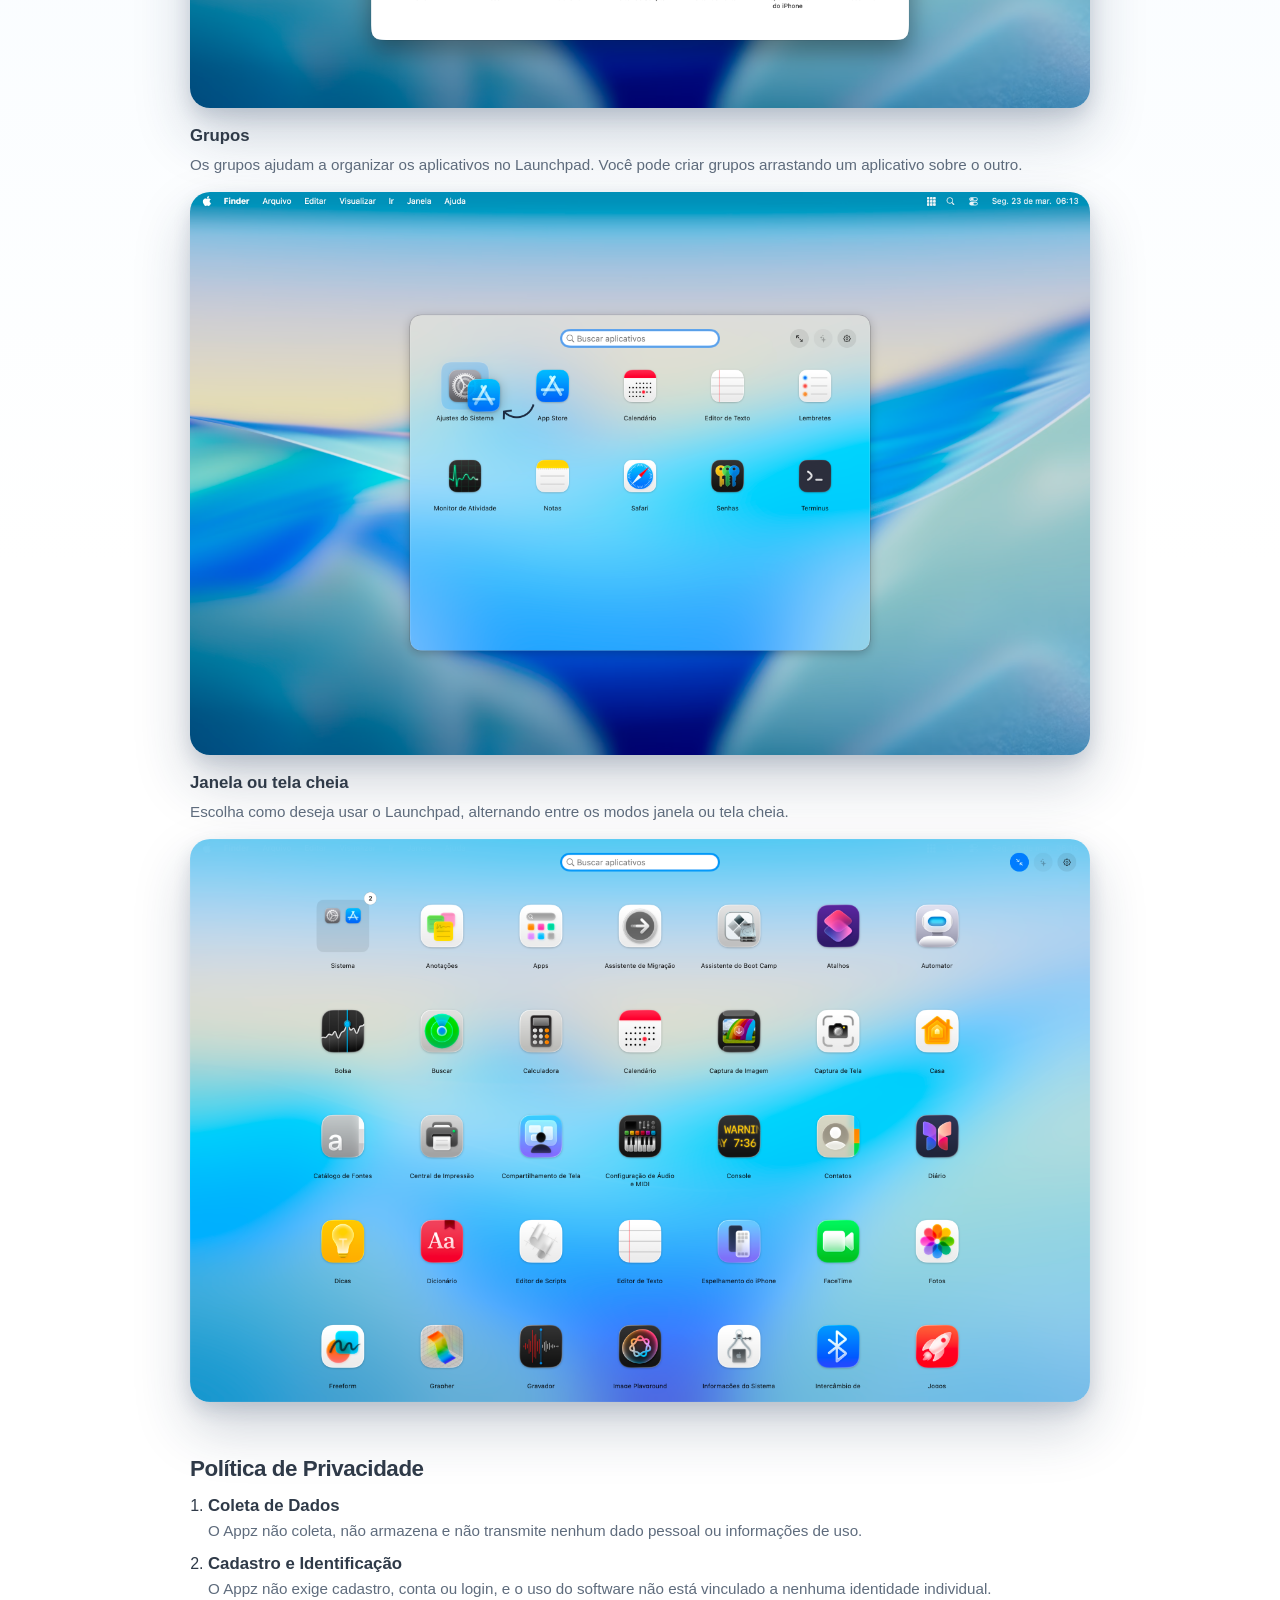
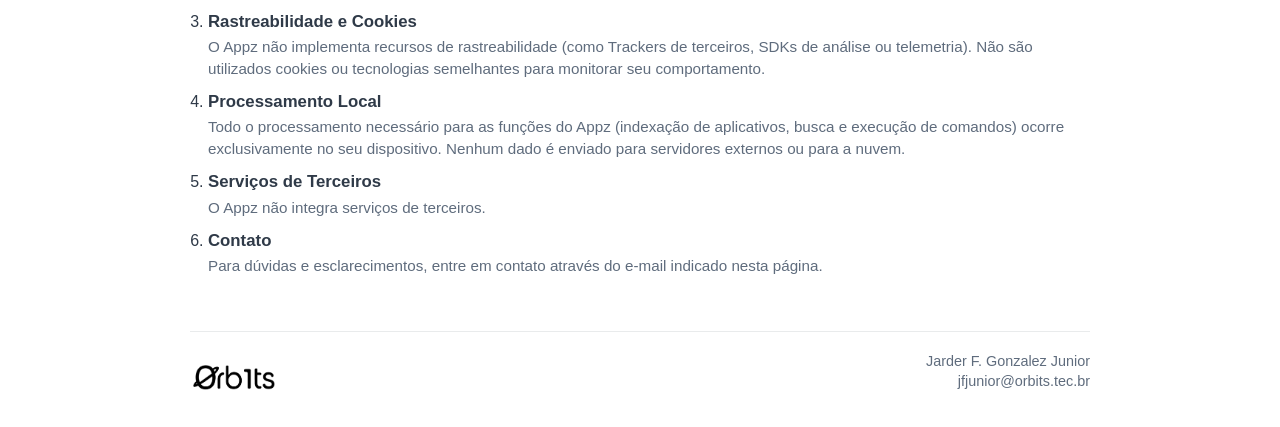
==== commit 1aff7aa4: "WIP" ====
--- a/index.html
+++ b/index.html
@@ -24,7 +24,7 @@
             />
             <div class="brand-copy">
               <h1>Appz</h1>
-              <a class="brand-version" href="#download">Versão 1.0.9 (261) 28/03/2026</a>
+              <a class="brand-version" href="#download">Versão 1.1.0 06/04/2026</a>
             </div>
           </div>
           <div class="brand-actions">
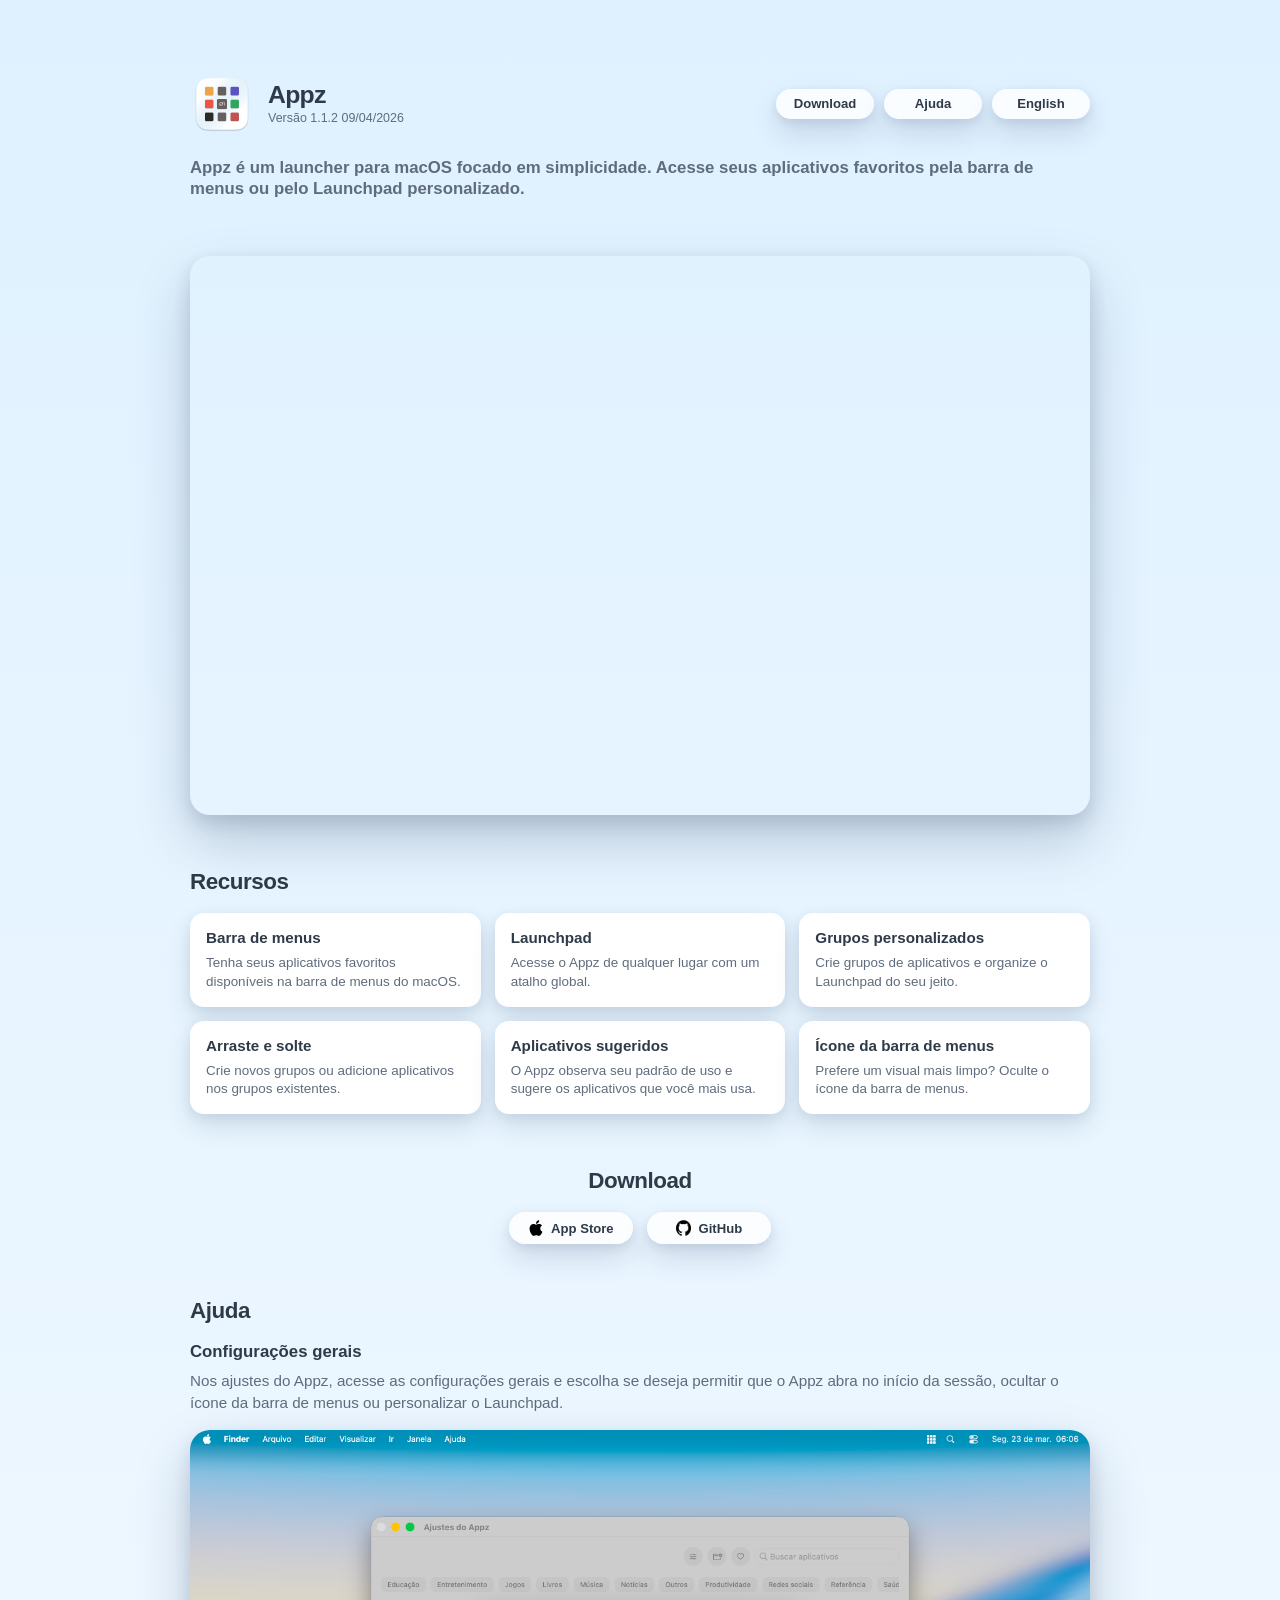
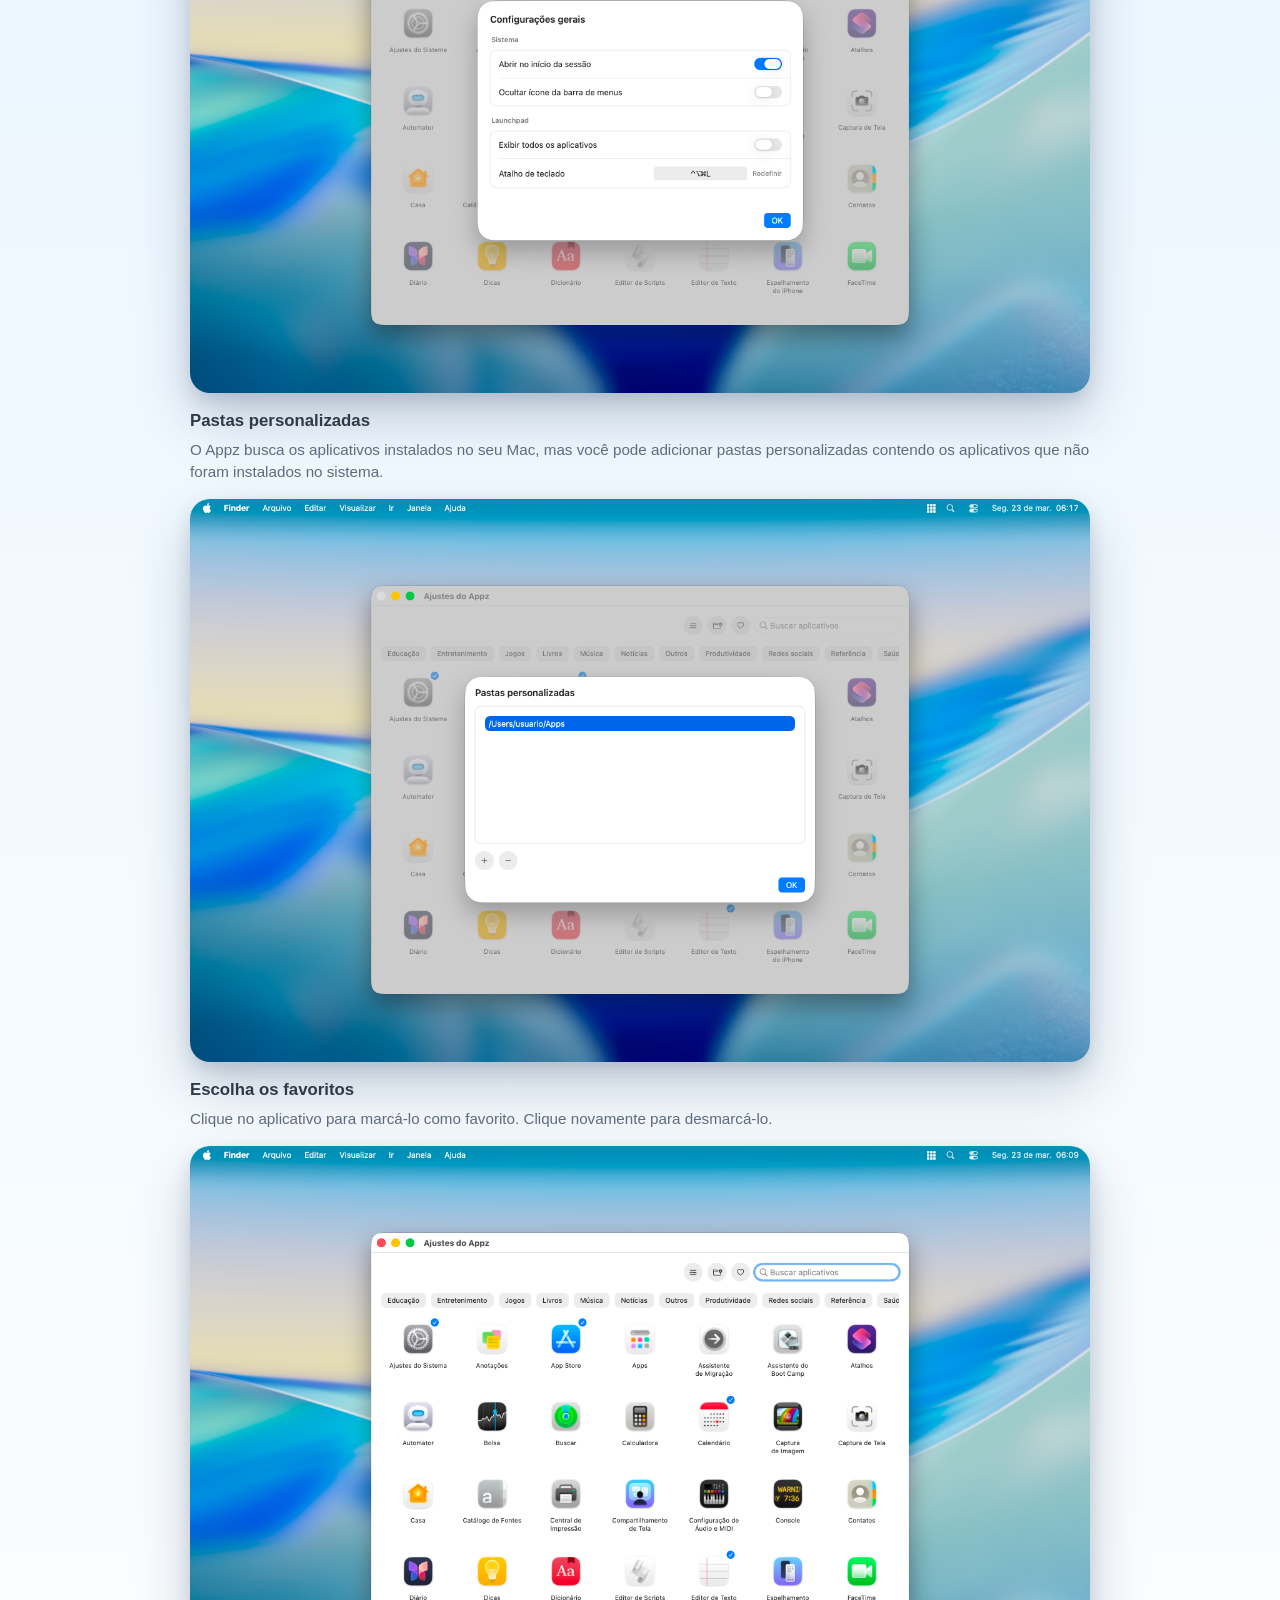
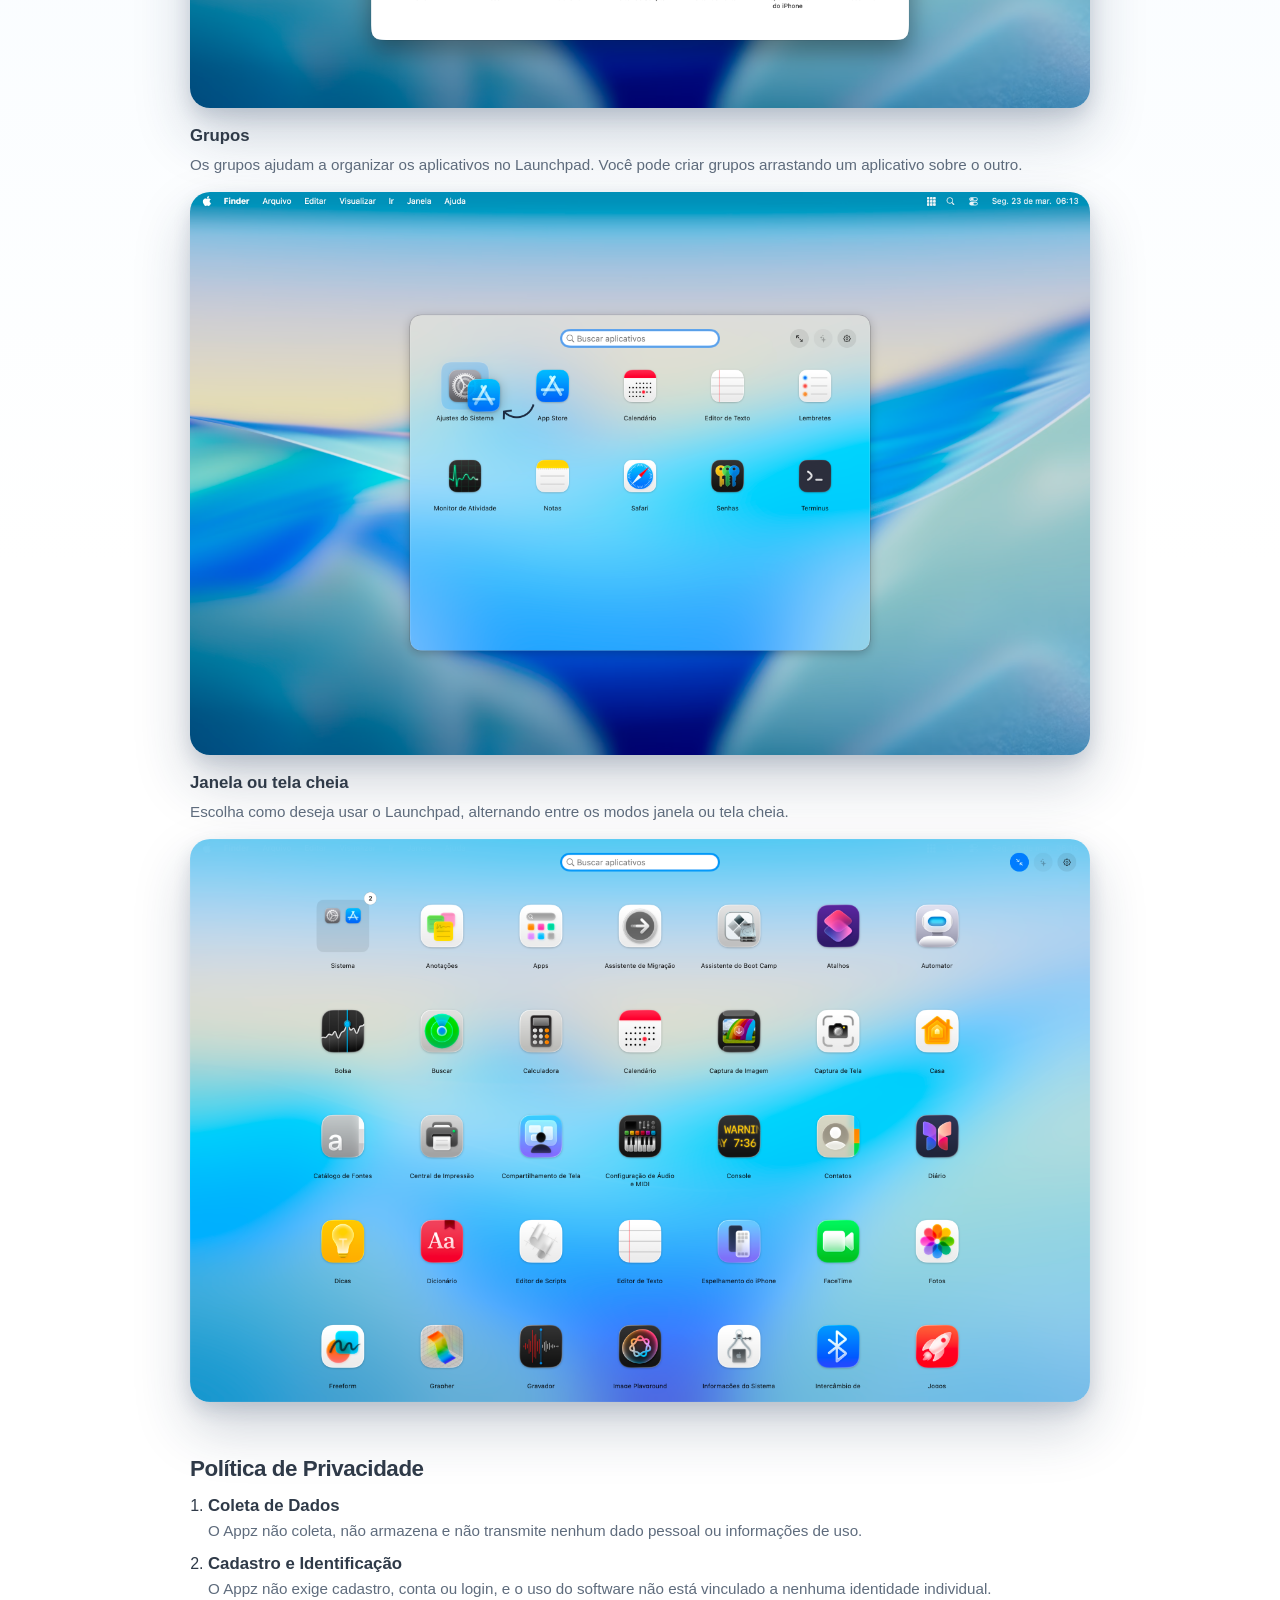
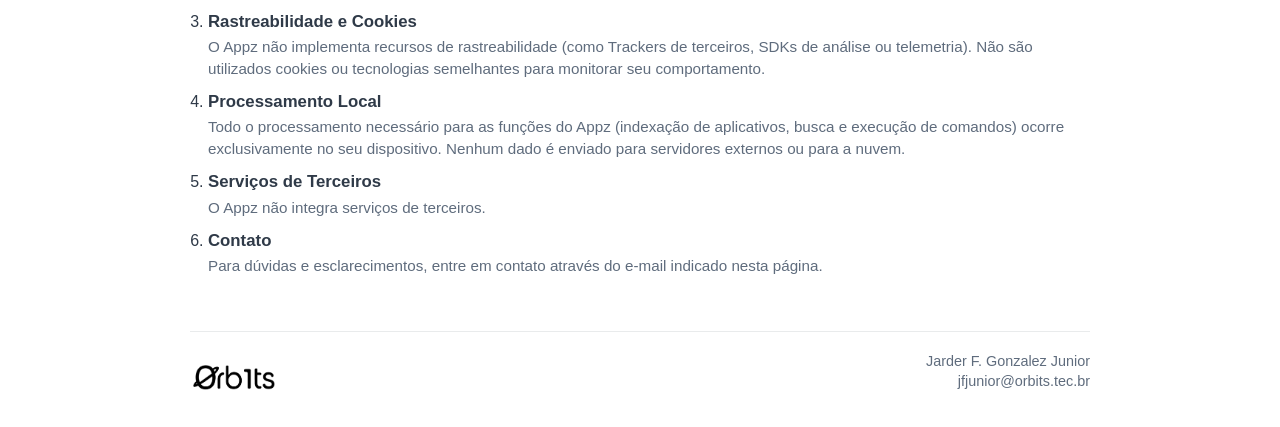
==== commit 199e417e: "WIP" ====
--- a/index.html
+++ b/index.html
@@ -24,7 +24,7 @@
             />
             <div class="brand-copy">
               <h1>Appz</h1>
-              <a class="brand-version" href="#download">Versão 1.1.0 06/04/2026</a>
+              <a class="brand-version" href="#download">Versão 1.1.2 09/04/2026</a>
             </div>
           </div>
           <div class="brand-actions">
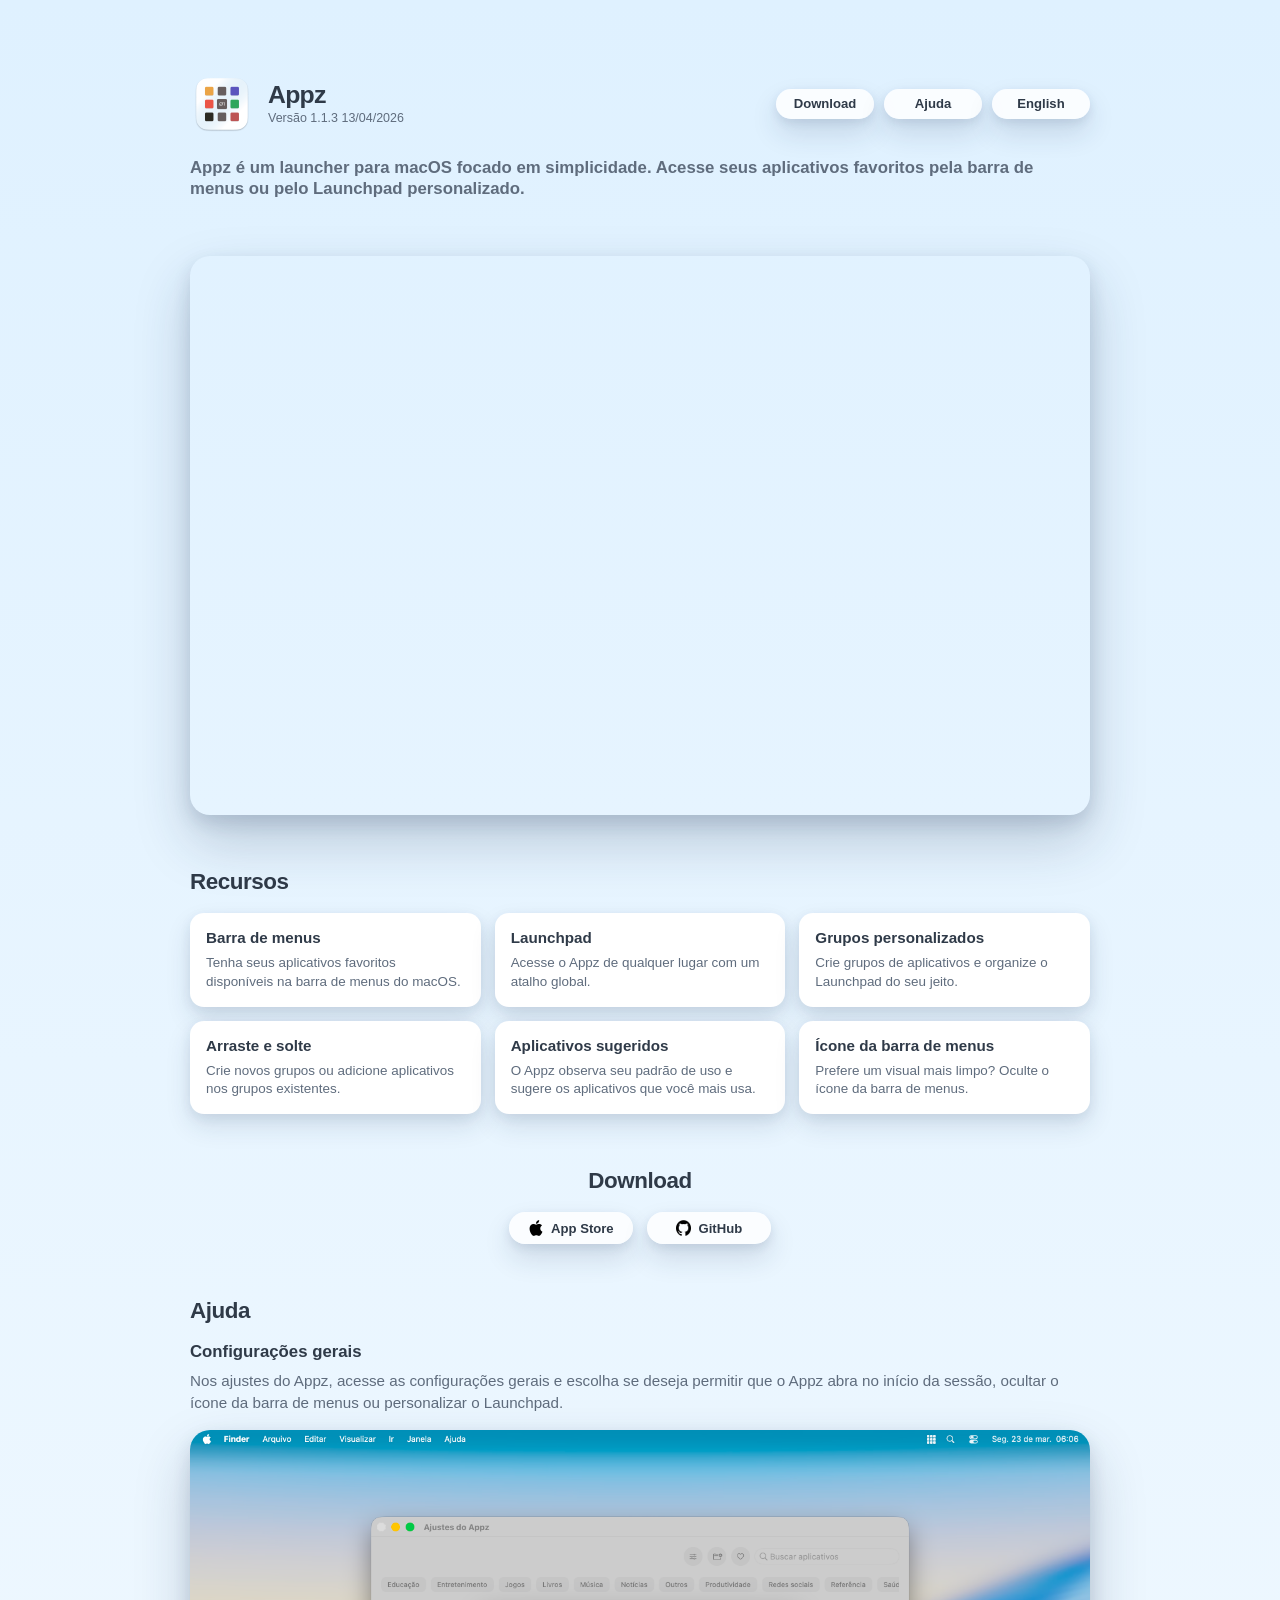
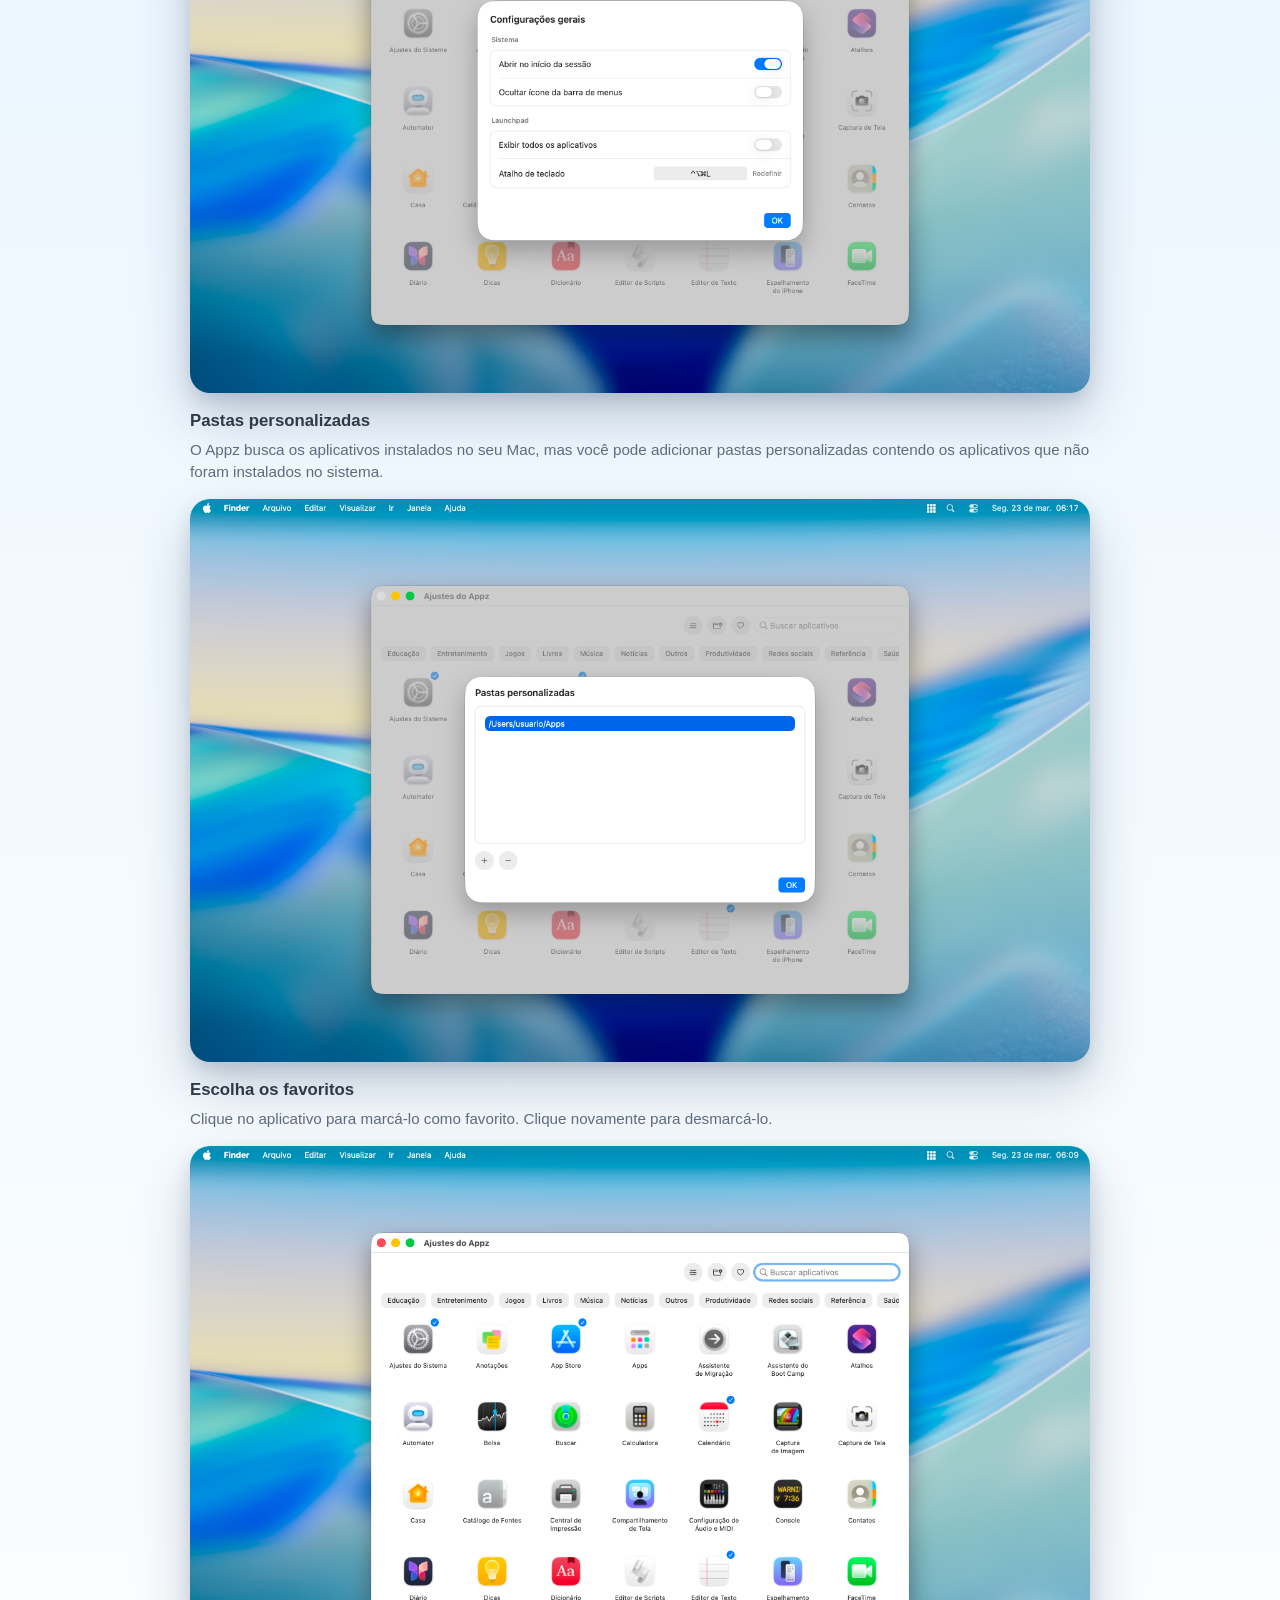
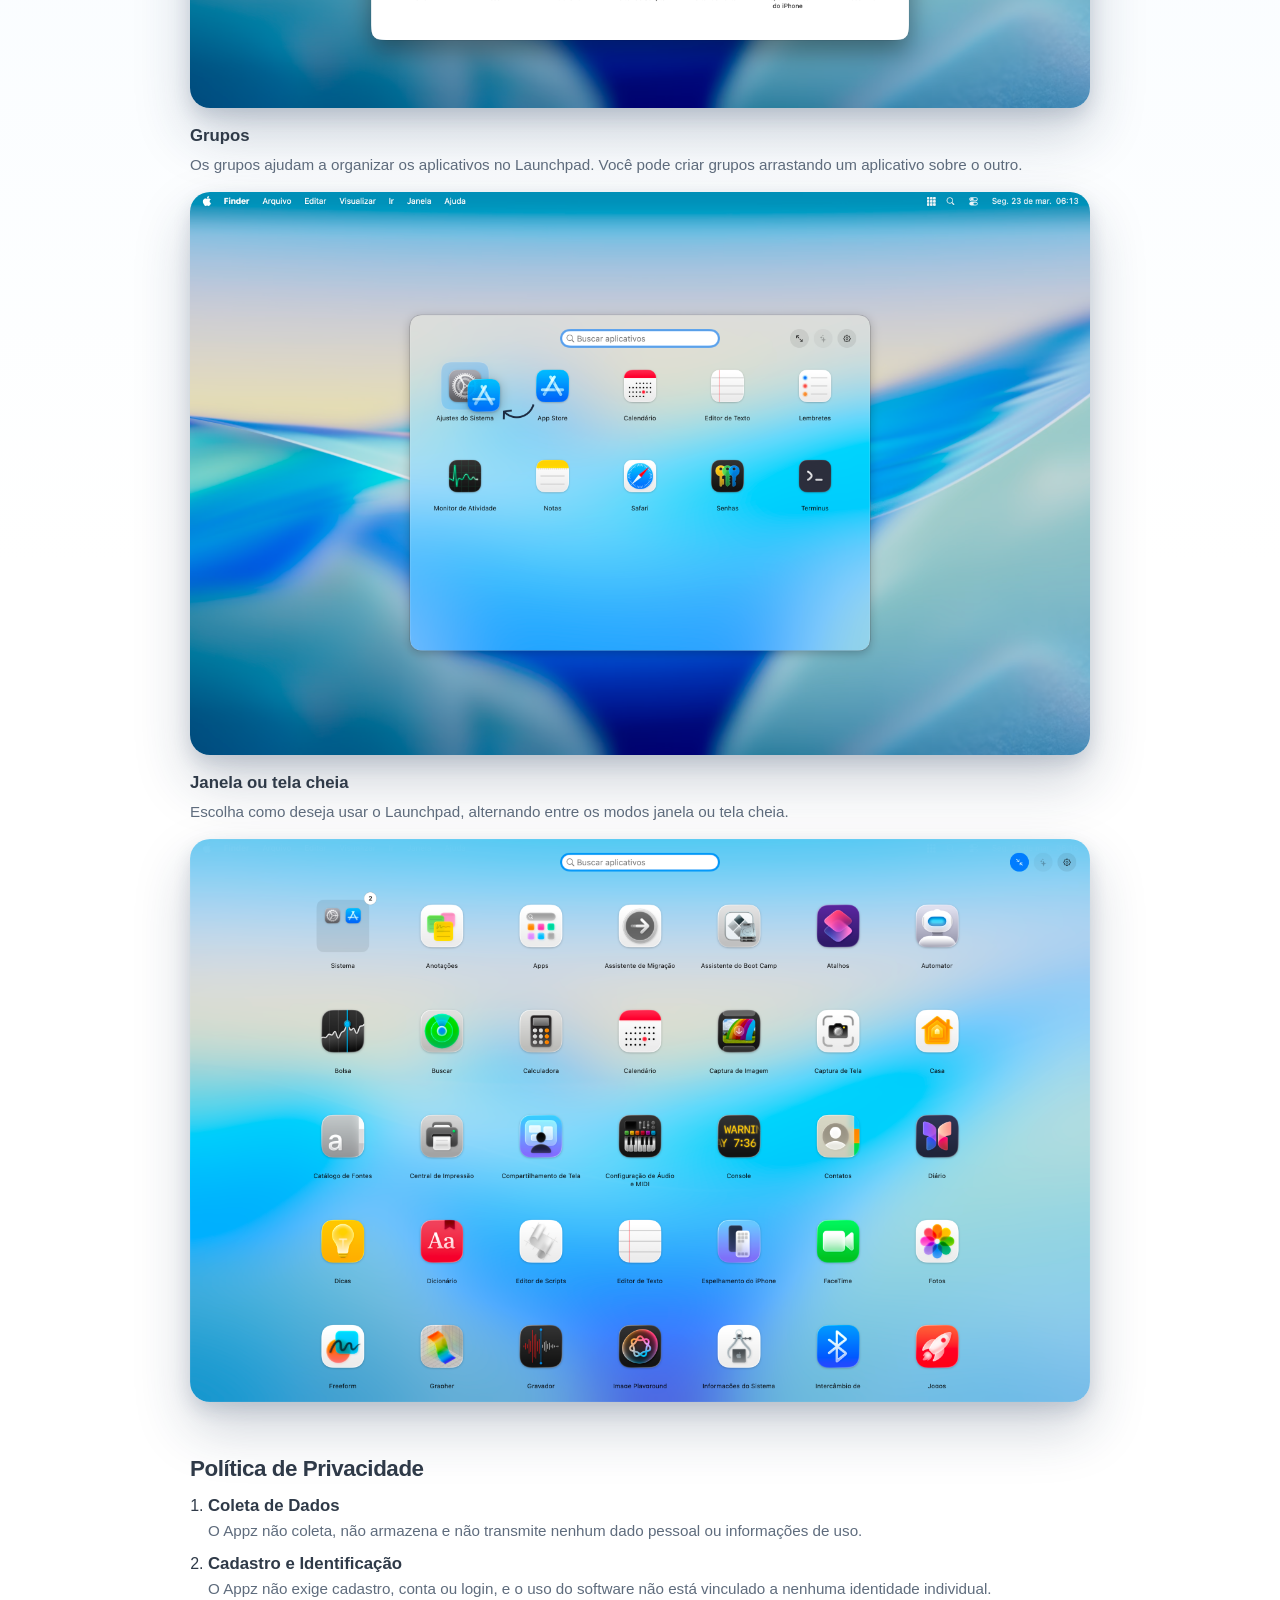
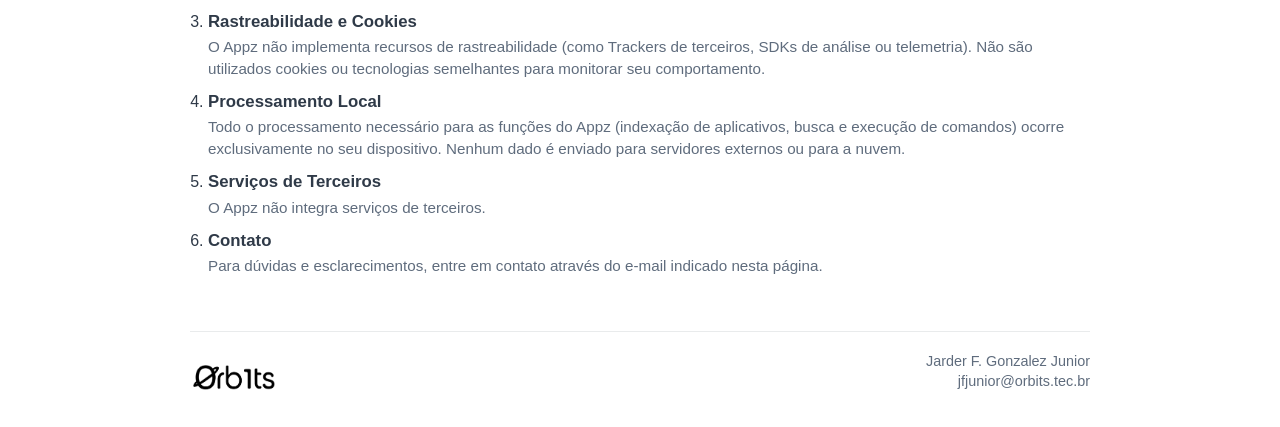
==== commit d8dfce46: "WIP" ====
--- a/index.html
+++ b/index.html
@@ -24,7 +24,7 @@
             />
             <div class="brand-copy">
               <h1>Appz</h1>
-              <a class="brand-version" href="#download">Versão 1.1.2 09/04/2026</a>
+              <a class="brand-version" href="#download">Versão 1.1.3 13/04/2026</a>
             </div>
           </div>
           <div class="brand-actions">
@@ -65,24 +65,6 @@
               <figure class="slide" style="--slide-delay: 7">
                 <img src="assets/carrossel/008.png" alt="Captura de tela 008" />
               </figure>
-              <figure class="slide" style="--slide-delay: 8">
-                <img src="assets/carrossel/009.png" alt="Captura de tela 009" />
-              </figure>
-              <figure class="slide" style="--slide-delay: 9">
-                <img src="assets/carrossel/010.png" alt="Captura de tela 010" />
-              </figure>
-              <figure class="slide" style="--slide-delay: 10">
-                <img src="assets/carrossel/011.png" alt="Captura de tela 011" />
-              </figure>
-              <figure class="slide" style="--slide-delay: 11">
-                <img src="assets/carrossel/012.png" alt="Captura de tela 012" />
-              </figure>
-              <figure class="slide" style="--slide-delay: 12">
-                <img src="assets/carrossel/013.png" alt="Captura de tela 013" />
-              </figure>
-              <figure class="slide" style="--slide-delay: 13">
-                <img src="assets/carrossel/014.png" alt="Captura de tela 014" />
-              </figure>
             </div>
           </div>
         </section>
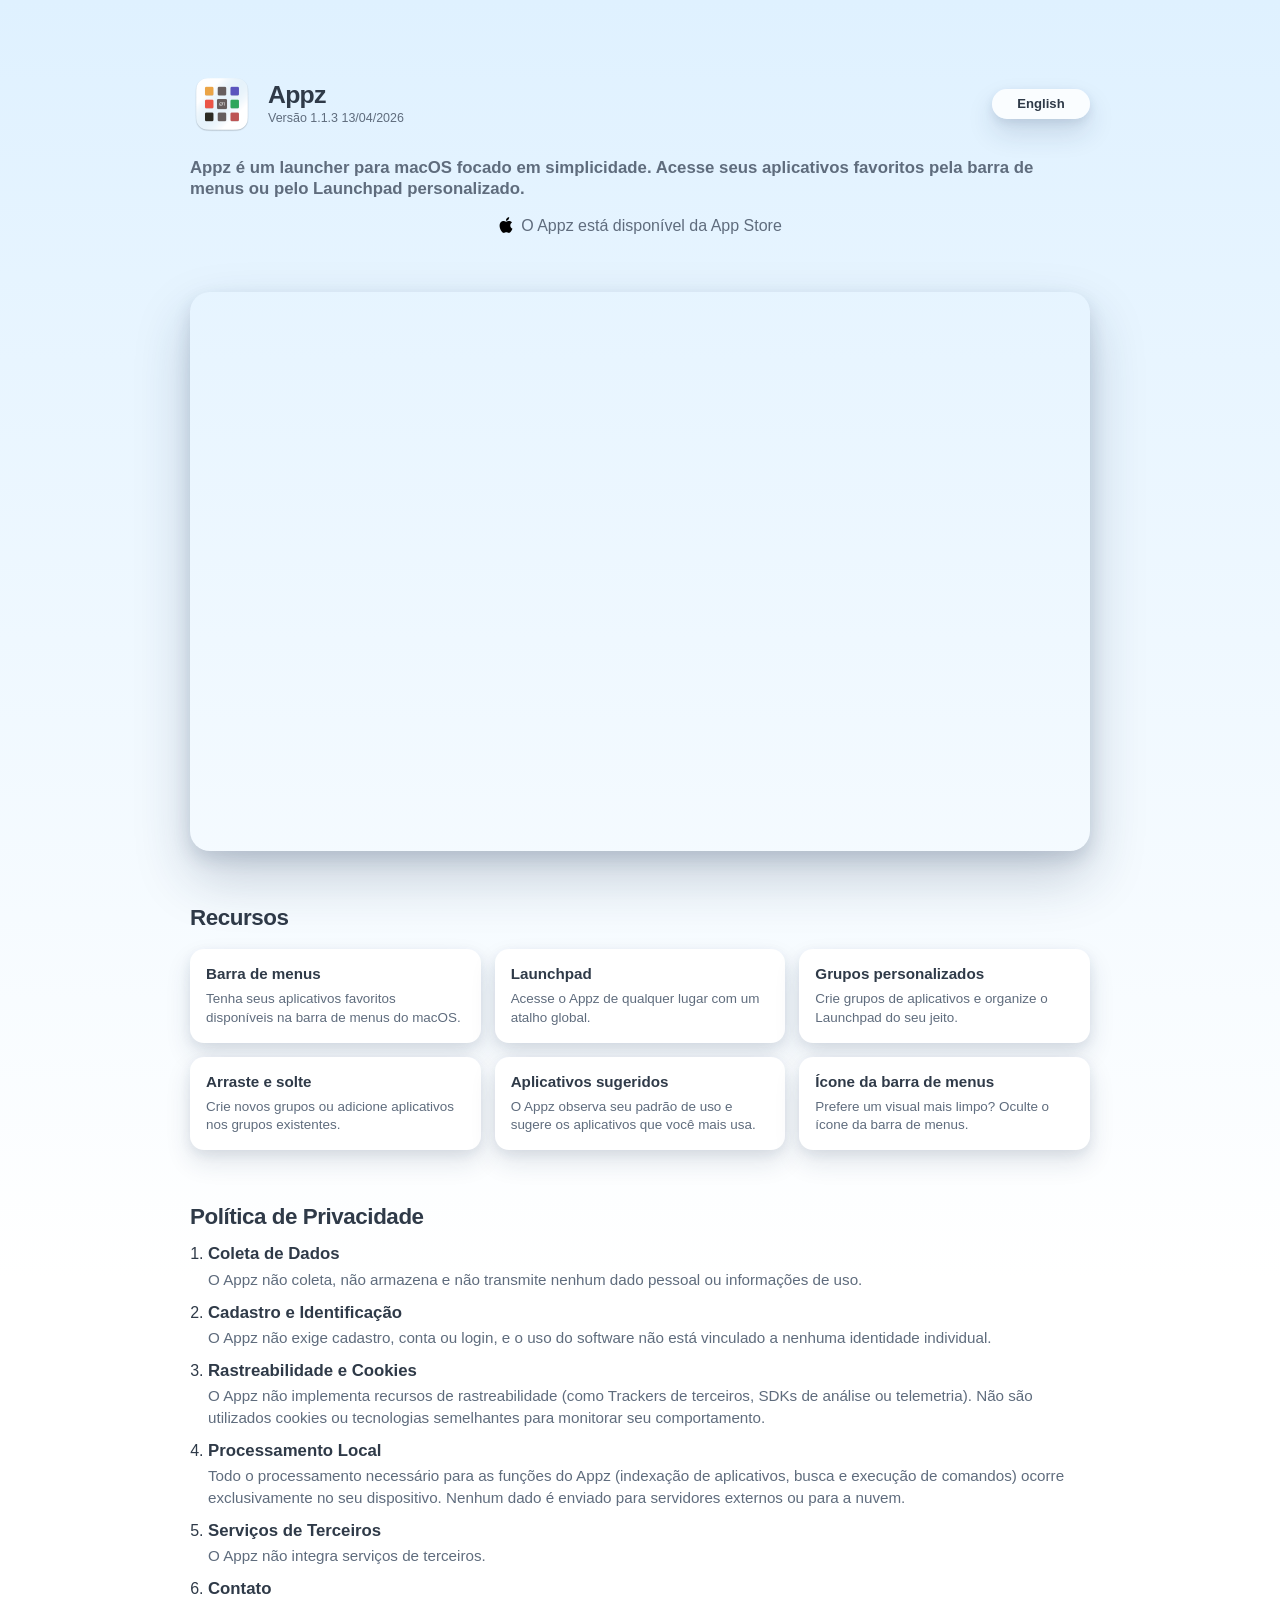
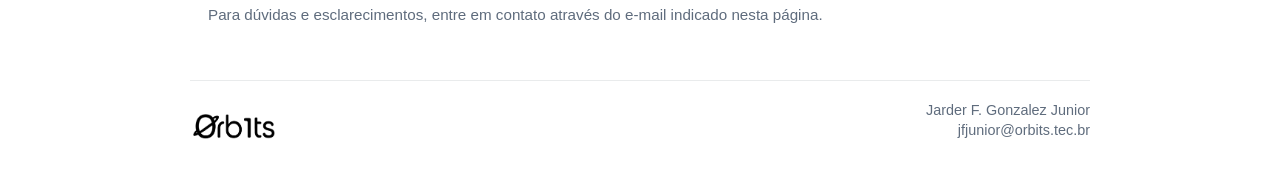
==== commit c6e705c8: "WIP" ====
--- a/index.html
+++ b/index.html
@@ -24,12 +24,10 @@
             />
             <div class="brand-copy">
               <h1>Appz</h1>
-              <a class="brand-version" href="#download">Versão 1.1.3 13/04/2026</a>
+              <span class="brand-version">Versão 1.1.3 13/04/2026</span>
             </div>
           </div>
           <div class="brand-actions">
-            <a class="brand-pill" href="#download">Download</a>
-            <a class="brand-pill" href="#ajuda">Ajuda</a>
             <a class="brand-pill" href="index-en.html">English</a>
           </div>
         </section>
@@ -38,6 +36,19 @@
           Appz é um launcher para macOS focado em simplicidade. Acesse seus aplicativos
           favoritos pela barra de menus ou pelo Launchpad personalizado.
         </p>
+        <a
+          class="appstore-note"
+          href="https://apps.apple.com/br/app/appz/id6760345561?mt=12"
+          aria-label="Abrir Appz na App Store"
+        >
+          <img
+            class="appstore-note-icon"
+            src="assets/app-store-logo.png"
+            alt=""
+            aria-hidden="true"
+          />
+          <span>O Appz está disponível da App Store</span>
+        </a>
         <section class="carousel" aria-label="Capturas de tela do Appz">
           <div class="carousel-viewport">
             <div class="carousel-track">
@@ -99,105 +110,6 @@
           </div>
         </section>
 
-        <section id="download" class="download" aria-label="Download do Appz">
-          <h2>Download</h2>
-          <div class="download-links">
-            <a
-              class="download-link"
-              href="https://apps.apple.com/br/app/appz/id6760345561?mt=12"
-              aria-label="Download na App Store"
-            >
-              <img
-                class="download-link-icon"
-                src="assets/app-store-logo.png"
-                alt=""
-                aria-hidden="true"
-              />
-              <span>App Store</span>
-            </a>
-            <a
-              class="download-link"
-              href="https://github.com/orbits-tec/Appz/releases/latest/download/Appz.pkg"
-              aria-label="Download no GitHub"
-            >
-              <img
-                class="download-link-icon"
-                src="assets/git-hub-logo.png"
-                alt=""
-                aria-hidden="true"
-              />
-              <span>GitHub</span>
-            </a>
-          </div>
-        </section>
-
-        <section id="ajuda" class="help" aria-label="Ajuda do Appz">
-          <h2>Ajuda</h2>
-          <article class="help-item">
-            <h3>Configurações gerais</h3>
-            <p>
-              Nos ajustes do Appz, acesse as configurações gerais e escolha se deseja permitir que o
-              Appz abra no início da sessão, ocultar o ícone da barra de menus ou personalizar o Launchpad.
-            </p>
-            <figure class="help-image-wrap">
-              <img
-                src="assets/help/004.png"
-                alt="Ajustes gerais do Appz"
-              />
-            </figure>
-          </article>
-          <article class="help-item">
-            <h3>Pastas personalizadas</h3>
-            <p>
-              O Appz busca os aplicativos instalados no seu Mac, mas você pode adicionar pastas
-              personalizadas contendo os aplicativos que não foram instalados no sistema.
-            </p>
-            <figure class="help-image-wrap">
-              <img
-                src="assets/help/014.png"
-                alt="Configuração de pastas personalizadas no Appz"
-              />
-            </figure>
-          </article>
-          <article class="help-item">
-            <h3>Escolha os favoritos</h3>
-            <p>
-              Clique no aplicativo para marcá-lo como favorito. Clique novamente para desmarcá-lo.
-            </p>
-            <figure class="help-image-wrap">
-              <img
-                src="assets/help/005.png"
-                alt="Configuração de aplicativos favoritos no Appz"
-              />
-            </figure>
-          </article>
-          <article class="help-item">
-            <h3>Grupos</h3>
-            <p>
-              Os grupos ajudam a organizar os aplicativos no Launchpad. Você pode criar grupos
-              arrastando um aplicativo sobre o outro.
-            </p>
-            <figure class="help-image-wrap">
-              <img
-                src="assets/help/009.png"
-                alt="Criação de grupos no Launchpad pelo Appz"
-              />
-            </figure>
-          </article>
-          <article class="help-item">
-            <h3>Janela ou tela cheia</h3>
-            <p>
-              Escolha como deseja usar o Launchpad, alternando entre os modos janela ou tela cheia.
-            </p>
-            <figure class="help-image-wrap">
-              <img
-                src="assets/help/013.png"
-                alt="Modo janela ou tela cheia"
-              />
-            </figure>
-          </article>
-        </section>
-
         <section id="privacidade" class="privacy" aria-label="Política de privacidade do Appz">
           <h2>Política de Privacidade</h2>
           <ol>
--- a/style.css
+++ b/style.css
@@ -75,10 +75,6 @@
   line-height: 1.1;
 }
 
-.brand-version:hover {
-  text-decoration: none;
-}
-
 .hero-highlight {
   margin: 22px 0 0;
   text-align: left;
@@ -88,10 +84,33 @@
   line-height: 1.25;
 }
 
+.appstore-note {
+  margin: 16px 0 0;
+  display: flex;
+  align-items: center;
+  justify-content: center;
+  gap: 7px;
+  color: var(--subtitle);
+  text-decoration: none;
+  font-size: 1rem;
+  font-weight: 500;
+  line-height: 1.25;
+  text-align: center;
+}
+
+.appstore-note-icon {
+  width: 1rem;
+  height: 1rem;
+  flex: 0 0 1rem;
+  object-fit: contain;
+  transform: translateY(-1px);
+}
+
 .brand-pill {
   display: inline-flex;
   align-items: center;
   justify-content: center;
+  gap: 6px;
   min-width: 98px;
   padding: 8px 16px;
   border-radius: 999px;
@@ -161,50 +180,6 @@
   gap: 14px;
 }
 
-.download {
-  margin-top: 54px;
-}
-
-.download h2 {
-  margin: 0;
-  text-align: center;
-  font-size: 1.4rem;
-  letter-spacing: -0.02em;
-}
-
-.download-links {
-  margin-top: 18px;
-  display: flex;
-  justify-content: center;
-  align-items: center;
-  gap: 14px;
-  flex-wrap: wrap;
-}
-
-.download-link {
-  display: inline-flex;
-  align-items: center;
-  justify-content: center;
-  min-width: 124px;
-  padding: 8px 16px;
-  border-radius: 999px;
-  background: rgba(255, 255, 255, 0.84);
-  color: #2f3a48;
-  text-decoration: none;
-  font-size: 0.82rem;
-  font-weight: 600;
-  line-height: 1;
-  box-shadow: 0 14px 28px rgba(27, 52, 84, 0.14), 0 4px 10px rgba(27, 52, 84, 0.1);
-}
-
-.download-link-icon {
-  width: 0.98rem;
-  height: 0.98rem;
-  flex: 0 0 0.98rem;
-  object-fit: contain;
-  margin-right: 7px;
-}
-
 .feature-card {
   background: #ffffff;
   border-radius: 14px;
@@ -225,34 +200,6 @@
   line-height: 1.35;
 }
 
-.help {
-  margin-top: 54px;
-}
-
-.help h2 {
-  margin: 0;
-  font-size: 1.4rem;
-  letter-spacing: -0.02em;
-}
-
-.help-item {
-  margin-top: 18px;
-}
-
-.help-item h3 {
-  margin: 0;
-  font-size: 1.05rem;
-  line-height: 1.2;
-}
-
-.help-item p {
-  margin: 8px 0 16px;
-  color: var(--subtitle);
-  font-size: 0.95rem;
-  line-height: 1.45;
-  max-width: none;
-}
-
 .privacy {
   margin-top: 54px;
 }
@@ -290,21 +237,6 @@
 .privacy li p {
   margin-top: 4px;
   margin-bottom: 0;
-}
-
-.help-image-wrap {
-  margin: 0;
-  width: 100%;
-  display: flex;
-  justify-content: center;
-}
-
-.help-image-wrap img {
-  width: min(900px, 100%);
-  height: auto;
-  display: block;
-  border-radius: 20px;
-  box-shadow: 0 26px 55px rgba(27, 52, 84, 0.22), 0 8px 18px rgba(27, 52, 84, 0.14);
 }
 
 .site-footer {
@@ -392,10 +324,6 @@
     grid-template-columns: 1fr;
   }
 
-  .help-image-wrap img {
-    border-radius: 14px;
-  }
-
   .site-footer {
     flex-direction: column;
     align-items: flex-end;
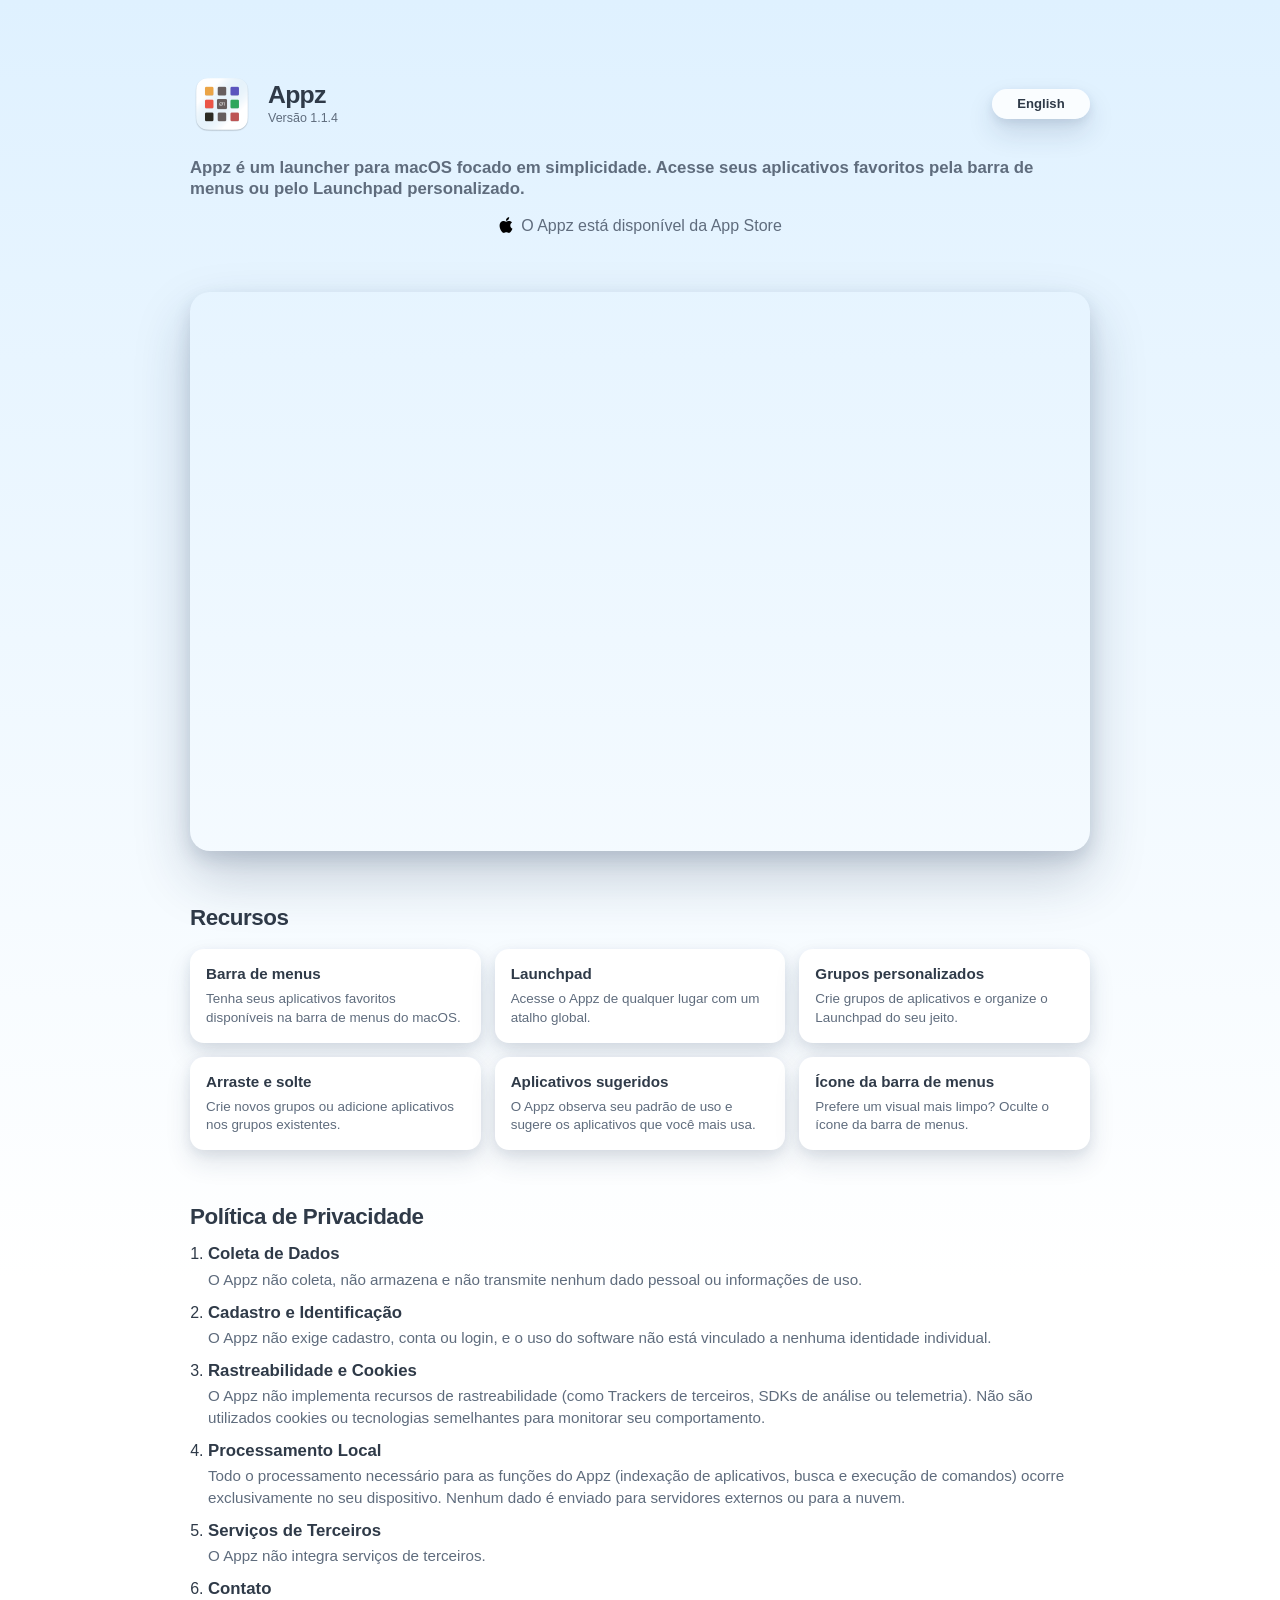
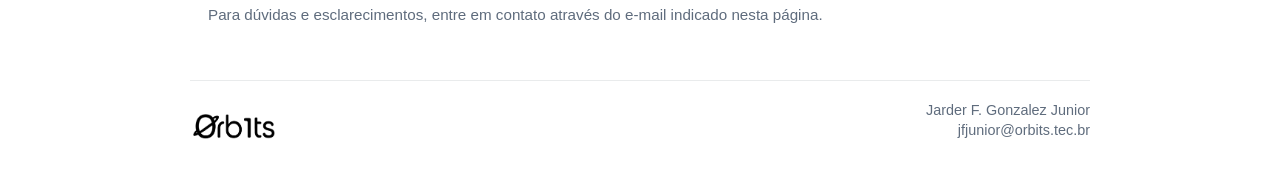
==== commit 238e13ab: "WIP" ====
--- a/index.html
+++ b/index.html
@@ -24,7 +24,7 @@
             />
             <div class="brand-copy">
               <h1>Appz</h1>
-              <span class="brand-version">Versão 1.1.3 13/04/2026</span>
+              <span class="brand-version">Versão 1.1.4</span>
             </div>
           </div>
           <div class="brand-actions">
